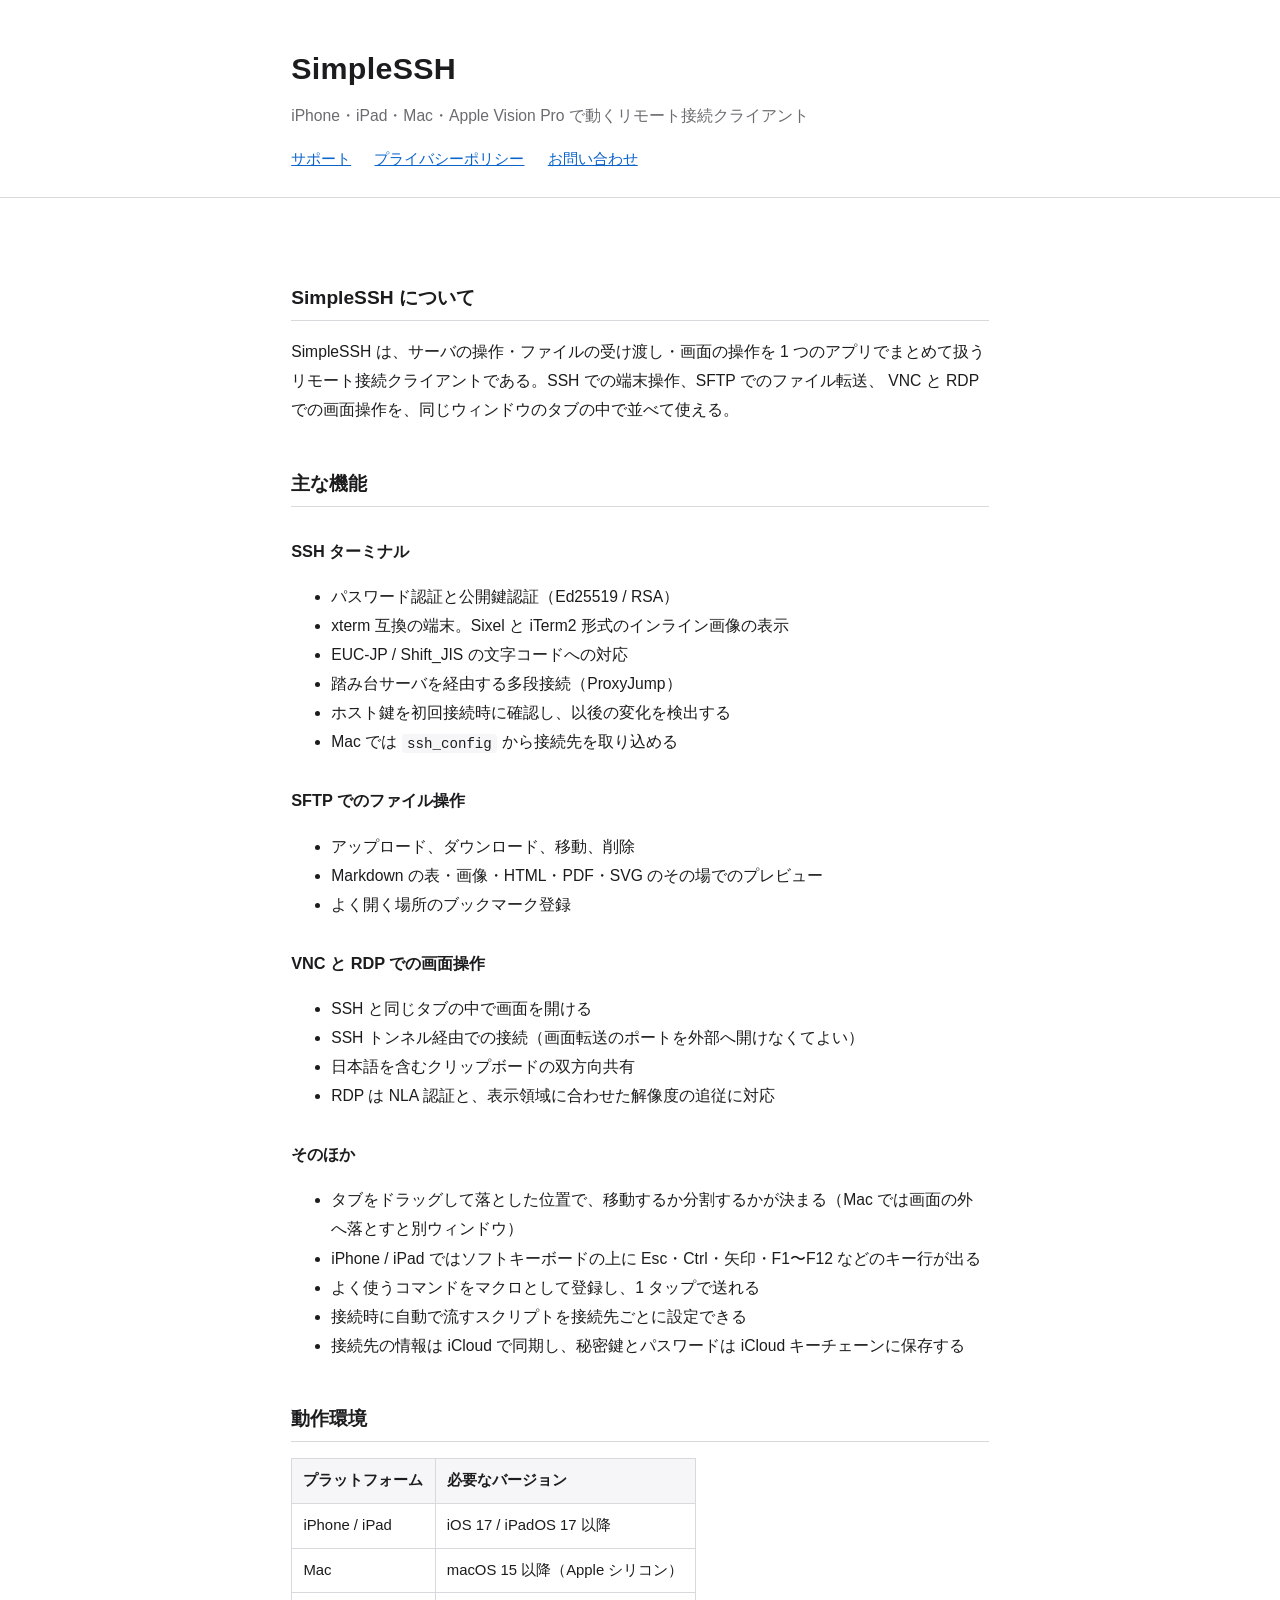
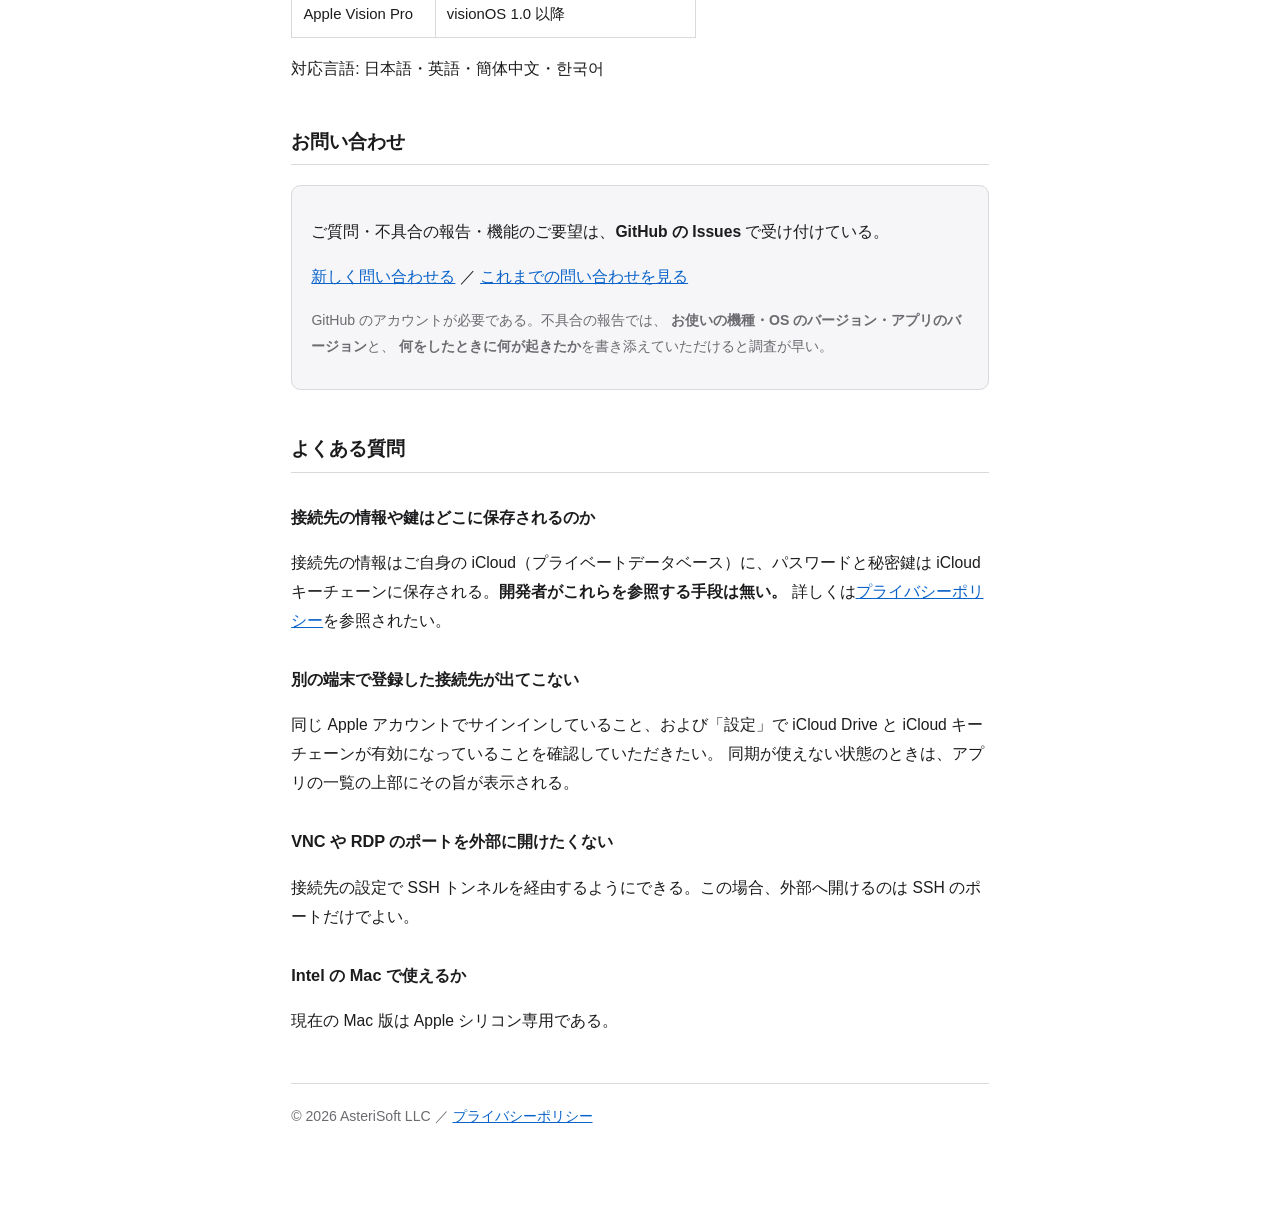
==== index.html @ cadbd2e6 "SimpleSSH の公開ページ（サポート・プライバシーポリシー）を追加" ====
<!DOCTYPE html>
<html lang="ja">
<head>
<meta charset="utf-8">
<meta name="viewport" content="width=device-width, initial-scale=1">
<title>SimpleSSH — サポート</title>
<link rel="stylesheet" href="style.css">
</head>
<body>
<header class="site"><div class="wrap">
  <h1>SimpleSSH</h1>
  <p class="lead">iPhone・iPad・Mac・Apple Vision Pro で動くリモート接続クライアント</p>
  <nav class="top">
    <a href="./">サポート</a>
    <a href="./privacy.html">プライバシーポリシー</a>
    <a href="https://github.com/Asterisoft/simplessh/issues">お問い合わせ</a>
  </nav>
</div></header>

<div class="wrap">

<h2>SimpleSSH について</h2>
<p>
SimpleSSH は、サーバの操作・ファイルの受け渡し・画面の操作を 1 つのアプリでまとめて扱う
リモート接続クライアントである。SSH での端末操作、SFTP でのファイル転送、
VNC と RDP での画面操作を、同じウィンドウのタブの中で並べて使える。
</p>

<h2>主な機能</h2>

<h3>SSH ターミナル</h3>
<ul>
  <li>パスワード認証と公開鍵認証（Ed25519 / RSA）</li>
  <li>xterm 互換の端末。Sixel と iTerm2 形式のインライン画像の表示</li>
  <li>EUC-JP / Shift_JIS の文字コードへの対応</li>
  <li>踏み台サーバを経由する多段接続（ProxyJump）</li>
  <li>ホスト鍵を初回接続時に確認し、以後の変化を検出する</li>
  <li>Mac では <code>ssh_config</code> から接続先を取り込める</li>
</ul>

<h3>SFTP でのファイル操作</h3>
<ul>
  <li>アップロード、ダウンロード、移動、削除</li>
  <li>Markdown の表・画像・HTML・PDF・SVG のその場でのプレビュー</li>
  <li>よく開く場所のブックマーク登録</li>
</ul>

<h3>VNC と RDP での画面操作</h3>
<ul>
  <li>SSH と同じタブの中で画面を開ける</li>
  <li>SSH トンネル経由での接続（画面転送のポートを外部へ開けなくてよい）</li>
  <li>日本語を含むクリップボードの双方向共有</li>
  <li>RDP は NLA 認証と、表示領域に合わせた解像度の追従に対応</li>
</ul>

<h3>そのほか</h3>
<ul>
  <li>タブをドラッグして落とした位置で、移動するか分割するかが決まる（Mac では画面の外へ落とすと別ウィンドウ）</li>
  <li>iPhone / iPad ではソフトキーボードの上に Esc・Ctrl・矢印・F1〜F12 などのキー行が出る</li>
  <li>よく使うコマンドをマクロとして登録し、1 タップで送れる</li>
  <li>接続時に自動で流すスクリプトを接続先ごとに設定できる</li>
  <li>接続先の情報は iCloud で同期し、秘密鍵とパスワードは iCloud キーチェーンに保存する</li>
</ul>

<h2>動作環境</h2>
<table>
  <tr><th>プラットフォーム</th><th>必要なバージョン</th></tr>
  <tr><td>iPhone / iPad</td><td>iOS 17 / iPadOS 17 以降</td></tr>
  <tr><td>Mac</td><td>macOS 15 以降（Apple シリコン）</td></tr>
  <tr><td>Apple Vision Pro</td><td>visionOS 1.0 以降</td></tr>
</table>
<p>対応言語: 日本語・英語・簡体中文・한국어</p>

<h2>お問い合わせ</h2>
<div class="card">
  <p>
    ご質問・不具合の報告・機能のご要望は、<strong>GitHub の Issues</strong> で受け付けている。
  </p>
  <p>
    <a href="https://github.com/Asterisoft/simplessh/issues/new">新しく問い合わせる</a>
    ／
    <a href="https://github.com/Asterisoft/simplessh/issues">これまでの問い合わせを見る</a>
  </p>
  <p class="date">
    GitHub のアカウントが必要である。不具合の報告では、
    <strong>お使いの機種・OS のバージョン・アプリのバージョン</strong>と、
    <strong>何をしたときに何が起きたか</strong>を書き添えていただけると調査が早い。
  </p>
</div>

<h2>よくある質問</h2>

<h3>接続先の情報や鍵はどこに保存されるのか</h3>
<p>
接続先の情報はご自身の iCloud（プライベートデータベース）に、パスワードと秘密鍵は
iCloud キーチェーンに保存される。<strong>開発者がこれらを参照する手段は無い。</strong>
詳しくは<a href="./privacy.html">プライバシーポリシー</a>を参照されたい。
</p>

<h3>別の端末で登録した接続先が出てこない</h3>
<p>
同じ Apple アカウントでサインインしていること、および「設定」で iCloud Drive と
iCloud キーチェーンが有効になっていることを確認していただきたい。
同期が使えない状態のときは、アプリの一覧の上部にその旨が表示される。
</p>

<h3>VNC や RDP のポートを外部に開けたくない</h3>
<p>
接続先の設定で SSH トンネルを経由するようにできる。この場合、外部へ開けるのは
SSH のポートだけでよい。
</p>

<h3>Intel の Mac で使えるか</h3>
<p>
現在の Mac 版は Apple シリコン専用である。
</p>

<footer><div>
  © 2026 AsteriSoft LLC ／
  <a href="./privacy.html">プライバシーポリシー</a>
</div></footer>

</div>
</body>
</html>
---- style.css ----
:root { color-scheme: light dark; --fg: #1c1c1e; --bg: #ffffff; --muted: #6b6b70;
        --line: #d8d8dd; --accent: #0a63c9; --card: #f6f6f8; }
@media (prefers-color-scheme: dark) {
  :root { --fg: #ececf0; --bg: #131316; --muted: #9a9aa2; --line: #34343a;
          --accent: #6aa9f0; --card: #1d1d21; }
}
* { box-sizing: border-box; }
body { margin: 0; background: var(--bg); color: var(--fg);
       font-family: -apple-system, BlinkMacSystemFont, "Hiragino Sans", "Noto Sans JP", sans-serif;
       line-height: 1.85; }
.wrap { max-width: 46rem; margin: 0 auto; padding: 2.5rem 1.2rem 5rem; }
header.site { border-bottom: 1px solid var(--line); }
header.site .wrap { padding-bottom: 1.5rem; }
h1 { font-size: 1.9rem; margin: 0 0 .3rem; letter-spacing: .01em; }
h2 { font-size: 1.2rem; margin-top: 2.6rem; padding-bottom: .3rem;
     border-bottom: 1px solid var(--line); }
h3 { font-size: 1.02rem; margin-top: 1.8rem; }
p, li { font-size: .98rem; }
.lead { color: var(--muted); margin: 0; }
a { color: var(--accent); }
nav.top { margin-top: 1rem; font-size: .92rem; }
nav.top a { margin-right: 1.2rem; }
table { border-collapse: collapse; width: 100%; margin: 1rem 0; font-size: .93rem;
        display: block; overflow-x: auto; }
th, td { border: 1px solid var(--line); padding: .5rem .7rem; text-align: left;
         vertical-align: top; }
th { background: var(--card); white-space: nowrap; }
.card { background: var(--card); border: 1px solid var(--line); border-radius: .6rem;
        padding: 1rem 1.2rem; margin: 1.2rem 0; }
.date { color: var(--muted); font-size: .88rem; }
footer { border-top: 1px solid var(--line); margin-top: 3rem; padding-top: 1.2rem;
         color: var(--muted); font-size: .88rem; }
code { background: var(--card); padding: .1rem .35rem; border-radius: .25rem;
       font-size: .9em; }
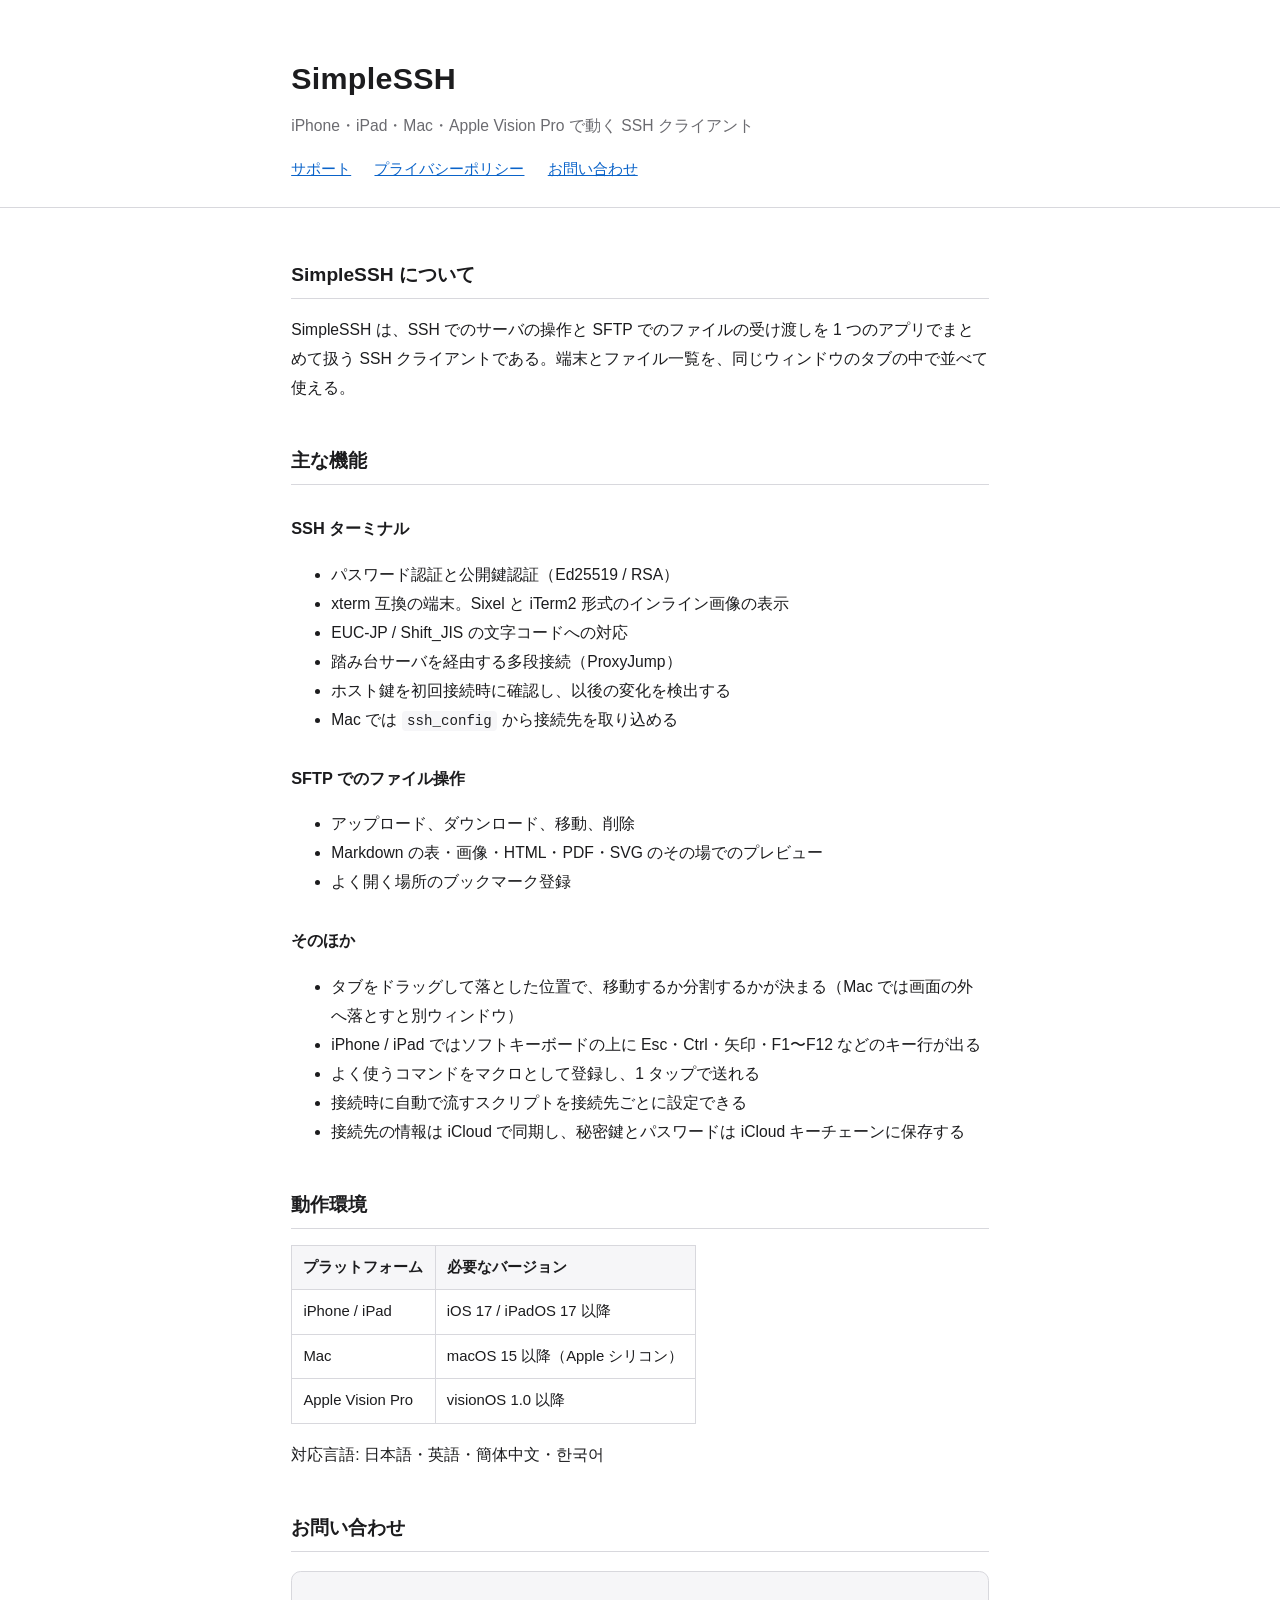
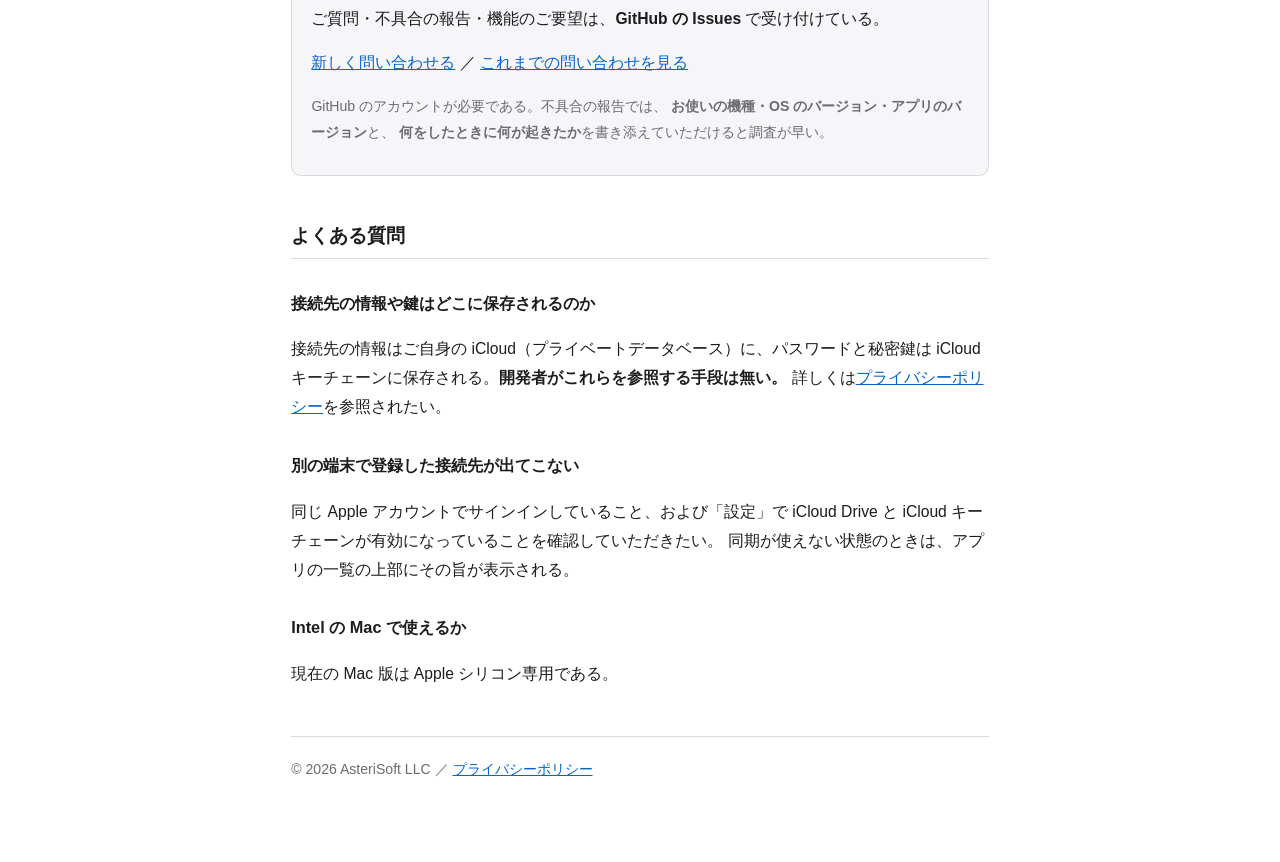
==== commit cab57a88: "公開ページの説明を SSH / SFTP のみに変更（App Store 初回リリースは VNC / RDP を含めないため） Co-Authored-By: Claude Fable 5.1 <no" ====
--- a/index.html
+++ b/index.html
@@ -9,7 +9,7 @@
 <body>
 <header class="site"><div class="wrap">
   <h1>SimpleSSH</h1>
-  <p class="lead">iPhone・iPad・Mac・Apple Vision Pro で動くリモート接続クライアント</p>
+  <p class="lead">iPhone・iPad・Mac・Apple Vision Pro で動く SSH クライアント</p>
   <nav class="top">
     <a href="./">サポート</a>
     <a href="./privacy.html">プライバシーポリシー</a>
@@ -21,9 +21,8 @@
 
 <h2>SimpleSSH について</h2>
 <p>
-SimpleSSH は、サーバの操作・ファイルの受け渡し・画面の操作を 1 つのアプリでまとめて扱う
-リモート接続クライアントである。SSH での端末操作、SFTP でのファイル転送、
-VNC と RDP での画面操作を、同じウィンドウのタブの中で並べて使える。
+SimpleSSH は、SSH でのサーバの操作と SFTP でのファイルの受け渡しを 1 つのアプリでまとめて扱う
+SSH クライアントである。端末とファイル一覧を、同じウィンドウのタブの中で並べて使える。
 </p>
 
 <h2>主な機能</h2>
@@ -43,14 +42,6 @@
   <li>アップロード、ダウンロード、移動、削除</li>
   <li>Markdown の表・画像・HTML・PDF・SVG のその場でのプレビュー</li>
   <li>よく開く場所のブックマーク登録</li>
-</ul>
-
-<h3>VNC と RDP での画面操作</h3>
-<ul>
-  <li>SSH と同じタブの中で画面を開ける</li>
-  <li>SSH トンネル経由での接続（画面転送のポートを外部へ開けなくてよい）</li>
-  <li>日本語を含むクリップボードの双方向共有</li>
-  <li>RDP は NLA 認証と、表示領域に合わせた解像度の追従に対応</li>
 </ul>
 
 <h3>そのほか</h3>
@@ -104,12 +95,6 @@
 同期が使えない状態のときは、アプリの一覧の上部にその旨が表示される。
 </p>
 
-<h3>VNC や RDP のポートを外部に開けたくない</h3>
-<p>
-接続先の設定で SSH トンネルを経由するようにできる。この場合、外部へ開けるのは
-SSH のポートだけでよい。
-</p>
-
 <h3>Intel の Mac で使えるか</h3>
 <p>
 現在の Mac 版は Apple シリコン専用である。
--- a/style.css
+++ b/style.css
@@ -32,3 +32,5 @@
          color: var(--muted); font-size: .88rem; }
 code { background: var(--card); padding: .1rem .35rem; border-radius: .25rem;
        font-size: .9em; }
+/* 見出しで始まる本文の先頭は、ヘッダとの間が二重に空くので詰める */
+.wrap > h2:first-child, .wrap > h1:first-child { margin-top: .6rem; }
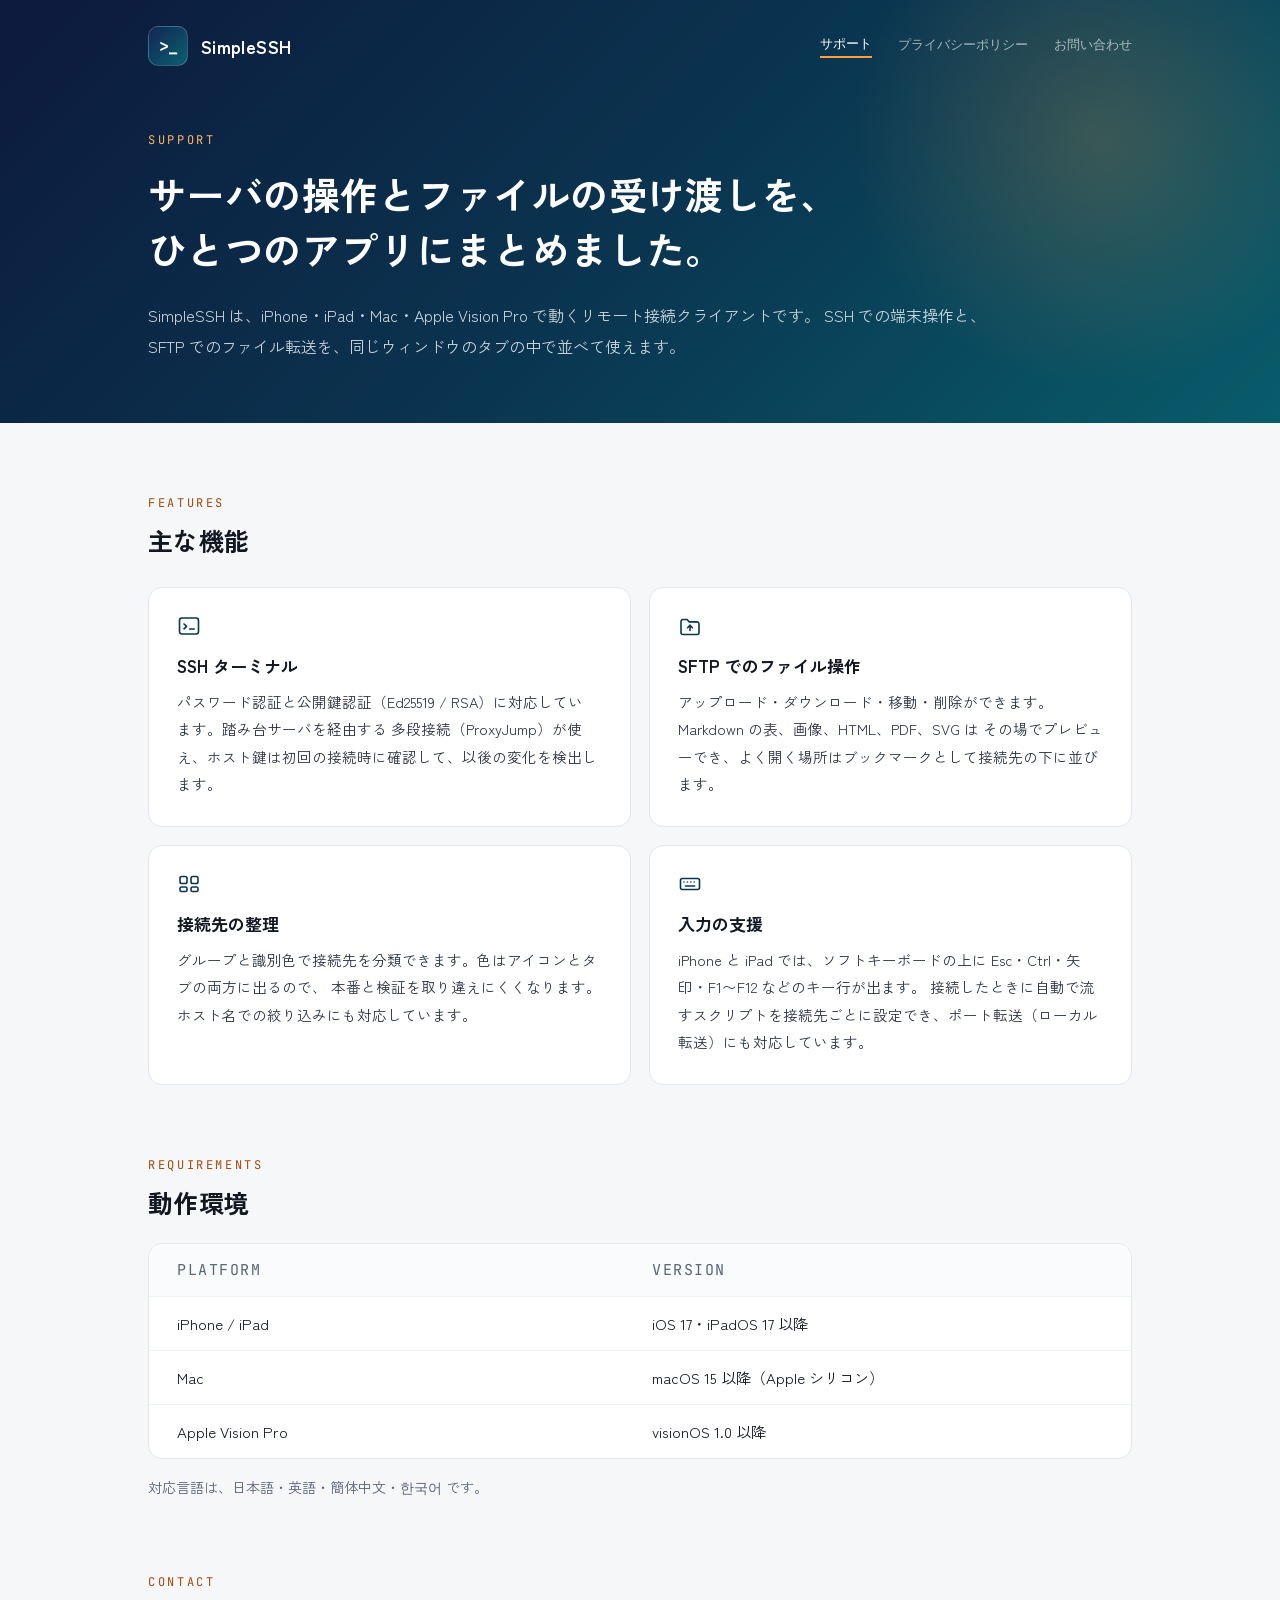
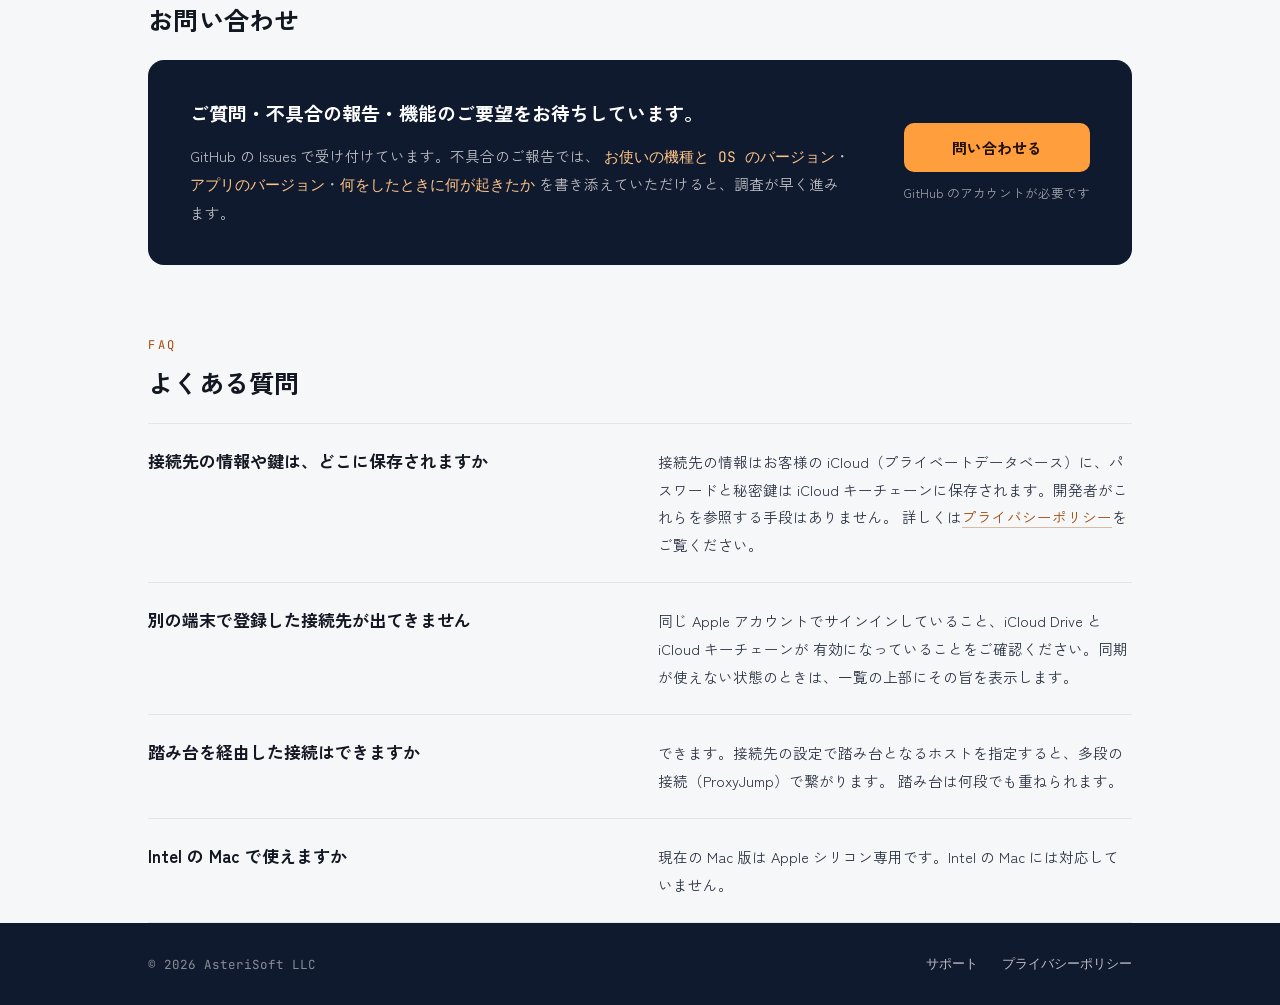
==== commit 576dec10: "公開ページを再設計し、AI とマクロの記述を落とす アプリアイコンと同じ濃紺→ティールの帯に琥珀色の差し色を置く構成へ作り替え、 文章をすべて「です・ます」調に統一した。初版では AI とマクロを出さ" ====
--- a/index.html
+++ b/index.html
@@ -4,107 +4,162 @@
 <meta charset="utf-8">
 <meta name="viewport" content="width=device-width, initial-scale=1">
 <title>SimpleSSH — サポート</title>
+<meta name="description" content="iPhone・iPad・Mac・Apple Vision Pro で動く SSH ターミナルと SFTP ファイラー、SimpleSSH のサポートページです。">
+<link rel="preconnect" href="https://fonts.googleapis.com">
+<link rel="preconnect" href="https://fonts.gstatic.com" crossorigin>
+<link rel="stylesheet" href="https://fonts.googleapis.com/css2?family=Zen+Kaku+Gothic+New:wght@400;500;700&family=JetBrains+Mono:wght@400;700&display=swap">
 <link rel="stylesheet" href="style.css">
 </head>
 <body>
-<header class="site"><div class="wrap">
-  <h1>SimpleSSH</h1>
-  <p class="lead">iPhone・iPad・Mac・Apple Vision Pro で動く SSH クライアント</p>
-  <nav class="top">
-    <a href="./">サポート</a>
-    <a href="./privacy.html">プライバシーポリシー</a>
-    <a href="https://github.com/Asterisoft/simplessh/issues">お問い合わせ</a>
-  </nav>
-</div></header>
 
-<div class="wrap">
+<header class="masthead">
+  <div class="wrap">
+    <div class="topbar">
+      <div class="brand">
+        <div class="brand-mark" aria-hidden="true">&gt;_</div>
+        <span class="brand-name">SimpleSSH</span>
+      </div>
+      <nav class="nav">
+        <a href="./" aria-current="page">サポート</a>
+        <a href="./privacy.html">プライバシーポリシー</a>
+        <a href="https://github.com/Asterisoft/simplessh/issues">お問い合わせ</a>
+      </nav>
+    </div>
 
-<h2>SimpleSSH について</h2>
-<p>
-SimpleSSH は、SSH でのサーバの操作と SFTP でのファイルの受け渡しを 1 つのアプリでまとめて扱う
-SSH クライアントである。端末とファイル一覧を、同じウィンドウのタブの中で並べて使える。
-</p>
+    <div class="hero">
+      <div class="eyebrow">SUPPORT</div>
+      <h1>サーバの操作とファイルの受け渡しを、<br>ひとつのアプリにまとめました。</h1>
+      <p>
+        SimpleSSH は、iPhone・iPad・Mac・Apple Vision Pro で動くリモート接続クライアントです。
+        SSH での端末操作と、SFTP でのファイル転送を、同じウィンドウのタブの中で並べて使えます。
+      </p>
+    </div>
+  </div>
+</header>
 
-<h2>主な機能</h2>
+<main class="wrap">
 
-<h3>SSH ターミナル</h3>
-<ul>
-  <li>パスワード認証と公開鍵認証（Ed25519 / RSA）</li>
-  <li>xterm 互換の端末。Sixel と iTerm2 形式のインライン画像の表示</li>
-  <li>EUC-JP / Shift_JIS の文字コードへの対応</li>
-  <li>踏み台サーバを経由する多段接続（ProxyJump）</li>
-  <li>ホスト鍵を初回接続時に確認し、以後の変化を検出する</li>
-  <li>Mac では <code>ssh_config</code> から接続先を取り込める</li>
-</ul>
+  <section>
+    <div class="eyebrow-dark">FEATURES</div>
+    <h2>主な機能</h2>
 
-<h3>SFTP でのファイル操作</h3>
-<ul>
-  <li>アップロード、ダウンロード、移動、削除</li>
-  <li>Markdown の表・画像・HTML・PDF・SVG のその場でのプレビュー</li>
-  <li>よく開く場所のブックマーク登録</li>
-</ul>
+    <div class="cards">
 
-<h3>そのほか</h3>
-<ul>
-  <li>タブをドラッグして落とした位置で、移動するか分割するかが決まる（Mac では画面の外へ落とすと別ウィンドウ）</li>
-  <li>iPhone / iPad ではソフトキーボードの上に Esc・Ctrl・矢印・F1〜F12 などのキー行が出る</li>
-  <li>よく使うコマンドをマクロとして登録し、1 タップで送れる</li>
-  <li>接続時に自動で流すスクリプトを接続先ごとに設定できる</li>
-  <li>接続先の情報は iCloud で同期し、秘密鍵とパスワードは iCloud キーチェーンに保存する</li>
-</ul>
+      <div class="card">
+        <svg width="24" height="24" viewBox="0 0 24 24" fill="none" stroke="#0A3550" stroke-width="1.6" stroke-linecap="round" stroke-linejoin="round" aria-hidden="true"><rect x="2.5" y="4" width="19" height="16" rx="2.5"/><path d="M7 10l2.6 2.4L7 14.8"/><path d="M12.6 15h4.6"/></svg>
+        <h3>SSH ターミナル</h3>
+        <p>
+          パスワード認証と公開鍵認証（Ed25519 / RSA）に対応しています。踏み台サーバを経由する
+          多段接続（ProxyJump）が使え、ホスト鍵は初回の接続時に確認して、以後の変化を検出します。
+        </p>
+      </div>
 
-<h2>動作環境</h2>
-<table>
-  <tr><th>プラットフォーム</th><th>必要なバージョン</th></tr>
-  <tr><td>iPhone / iPad</td><td>iOS 17 / iPadOS 17 以降</td></tr>
-  <tr><td>Mac</td><td>macOS 15 以降（Apple シリコン）</td></tr>
-  <tr><td>Apple Vision Pro</td><td>visionOS 1.0 以降</td></tr>
-</table>
-<p>対応言語: 日本語・英語・簡体中文・한국어</p>
+      <div class="card">
+        <svg width="24" height="24" viewBox="0 0 24 24" fill="none" stroke="#0A3550" stroke-width="1.6" stroke-linecap="round" stroke-linejoin="round" aria-hidden="true"><path d="M3 7.5a2 2 0 012-2h4.2l2 2.4H19a2 2 0 012 2v8.6a2 2 0 01-2 2H5a2 2 0 01-2-2z"/><path d="M12 11.4v5"/><path d="M9.6 13.8L12 11.4l2.4 2.4"/></svg>
+        <h3>SFTP でのファイル操作</h3>
+        <p>
+          アップロード・ダウンロード・移動・削除ができます。Markdown の表、画像、HTML、PDF、SVG は
+          その場でプレビューでき、よく開く場所はブックマークとして接続先の下に並びます。
+        </p>
+      </div>
 
-<h2>お問い合わせ</h2>
-<div class="card">
-  <p>
-    ご質問・不具合の報告・機能のご要望は、<strong>GitHub の Issues</strong> で受け付けている。
-  </p>
-  <p>
-    <a href="https://github.com/Asterisoft/simplessh/issues/new">新しく問い合わせる</a>
-    ／
-    <a href="https://github.com/Asterisoft/simplessh/issues">これまでの問い合わせを見る</a>
-  </p>
-  <p class="date">
-    GitHub のアカウントが必要である。不具合の報告では、
-    <strong>お使いの機種・OS のバージョン・アプリのバージョン</strong>と、
-    <strong>何をしたときに何が起きたか</strong>を書き添えていただけると調査が早い。
-  </p>
-</div>
+      <div class="card">
+        <svg width="24" height="24" viewBox="0 0 24 24" fill="none" stroke="#0A3550" stroke-width="1.6" stroke-linecap="round" stroke-linejoin="round" aria-hidden="true"><rect x="3" y="4.5" width="7" height="7" rx="1.8"/><rect x="14" y="4.5" width="7" height="7" rx="1.8"/><rect x="3" y="15" width="7" height="4.5" rx="1.5"/><rect x="14" y="15" width="7" height="4.5" rx="1.5"/></svg>
+        <h3>接続先の整理</h3>
+        <p>
+          グループと識別色で接続先を分類できます。色はアイコンとタブの両方に出るので、
+          本番と検証を取り違えにくくなります。ホスト名での絞り込みにも対応しています。
+        </p>
+      </div>
 
-<h2>よくある質問</h2>
+      <div class="card">
+        <svg width="24" height="24" viewBox="0 0 24 24" fill="none" stroke="#0A3550" stroke-width="1.6" stroke-linecap="round" stroke-linejoin="round" aria-hidden="true"><rect x="2.5" y="6.5" width="19" height="11" rx="2"/><path d="M6 10h.01M9.4 10h.01M12.8 10h.01M16.2 10h.01"/><path d="M7.4 14h9.2"/></svg>
+        <h3>入力の支援</h3>
+        <p>
+          iPhone と iPad では、ソフトキーボードの上に Esc・Ctrl・矢印・F1〜F12 などのキー行が出ます。
+          接続したときに自動で流すスクリプトを接続先ごとに設定でき、ポート転送（ローカル転送）にも対応しています。
+        </p>
+      </div>
 
-<h3>接続先の情報や鍵はどこに保存されるのか</h3>
-<p>
-接続先の情報はご自身の iCloud（プライベートデータベース）に、パスワードと秘密鍵は
-iCloud キーチェーンに保存される。<strong>開発者がこれらを参照する手段は無い。</strong>
-詳しくは<a href="./privacy.html">プライバシーポリシー</a>を参照されたい。
-</p>
+    </div>
+  </section>
 
-<h3>別の端末で登録した接続先が出てこない</h3>
-<p>
-同じ Apple アカウントでサインインしていること、および「設定」で iCloud Drive と
-iCloud キーチェーンが有効になっていることを確認していただきたい。
-同期が使えない状態のときは、アプリの一覧の上部にその旨が表示される。
-</p>
+  <section>
+    <div class="eyebrow-dark">REQUIREMENTS</div>
+    <h2>動作環境</h2>
+    <div class="table cols-2">
+      <div class="row head"><span>PLATFORM</span><span>VERSION</span></div>
+      <div class="row"><span>iPhone / iPad</span><span>iOS 17・iPadOS 17 以降</span></div>
+      <div class="row"><span>Mac</span><span>macOS 15 以降（Apple シリコン）</span></div>
+      <div class="row"><span>Apple Vision Pro</span><span>visionOS 1.0 以降</span></div>
+    </div>
+    <p class="note">対応言語は、日本語・英語・簡体中文・한국어 です。</p>
+  </section>
 
-<h3>Intel の Mac で使えるか</h3>
-<p>
-現在の Mac 版は Apple シリコン専用である。
-</p>
+  <section>
+    <div class="eyebrow-dark">CONTACT</div>
+    <h2>お問い合わせ</h2>
+    <div class="contact">
+      <div class="body">
+        <div class="lead">ご質問・不具合の報告・機能のご要望をお待ちしています。</div>
+        <p>
+          GitHub の Issues で受け付けています。不具合のご報告では、
+          <span class="field">お使いの機種と OS のバージョン</span>・<span class="field">アプリのバージョン</span>・<span class="field">何をしたときに何が起きたか</span>
+          を書き添えていただけると、調査が早く進みます。
+        </p>
+      </div>
+      <div class="cta-col">
+        <a class="cta" href="https://github.com/Asterisoft/simplessh/issues/new">問い合わせる</a>
+        <span class="cta-sub">GitHub のアカウントが必要です</span>
+      </div>
+    </div>
+  </section>
 
-<footer><div>
-  © 2026 AsteriSoft LLC ／
-  <a href="./privacy.html">プライバシーポリシー</a>
-</div></footer>
+  <section>
+    <div class="eyebrow-dark">FAQ</div>
+    <h2>よくある質問</h2>
 
-</div>
+    <div class="faq">
+      <div class="qa">
+        <h3>接続先の情報や鍵は、どこに保存されますか</h3>
+        <p>
+          接続先の情報はお客様の iCloud（プライベートデータベース）に、パスワードと秘密鍵は
+          iCloud キーチェーンに保存されます。開発者がこれらを参照する手段はありません。
+          詳しくは<a href="./privacy.html">プライバシーポリシー</a>をご覧ください。
+        </p>
+      </div>
+      <div class="qa">
+        <h3>別の端末で登録した接続先が出てきません</h3>
+        <p>
+          同じ Apple アカウントでサインインしていること、iCloud Drive と iCloud キーチェーンが
+          有効になっていることをご確認ください。同期が使えない状態のときは、一覧の上部にその旨を表示します。
+        </p>
+      </div>
+      <div class="qa">
+        <h3>踏み台を経由した接続はできますか</h3>
+        <p>
+          できます。接続先の設定で踏み台となるホストを指定すると、多段の接続（ProxyJump）で繋がります。
+          踏み台は何段でも重ねられます。
+        </p>
+      </div>
+      <div class="qa">
+        <h3>Intel の Mac で使えますか</h3>
+        <p>現在の Mac 版は Apple シリコン専用です。Intel の Mac には対応していません。</p>
+      </div>
+    </div>
+  </section>
+
+</main>
+
+<footer>
+  <div class="wrap">
+    <span>© 2026 AsteriSoft LLC</span>
+    <div class="foot-links">
+      <a href="./">サポート</a>
+      <a href="./privacy.html">プライバシーポリシー</a>
+    </div>
+  </div>
+</footer>
+
 </body>
 </html>
--- a/style.css
+++ b/style.css
@@ -1,36 +1,186 @@
-:root { color-scheme: light dark; --fg: #1c1c1e; --bg: #ffffff; --muted: #6b6b70;
-        --line: #d8d8dd; --accent: #0a63c9; --card: #f6f6f8; }
-@media (prefers-color-scheme: dark) {
-  :root { --fg: #ececf0; --bg: #131316; --muted: #9a9aa2; --line: #34343a;
-          --accent: #6aa9f0; --card: #1d1d21; }
+/* SimpleSSH 公開サイト
+   配色はアプリアイコンに合わせている（濃紺→ティールの傾斜と、琥珀色の差し色）。
+   明るい紙面に固定する意図の設計なので、color-scheme は light を明示する
+   （指定しないと、暗い外観の環境で背景だけが勝手に反転して読みにくくなる）。 */
+
+:root {
+  color-scheme: light;
+  --page: #F6F7F9;
+  --ink: #121721;
+  --ink-2: #2C3444;
+  --ink-3: #5A6478;
+  --card: #FFFFFF;
+  --line: #E2E6EC;
+  --line-2: #EDF0F4;
+  --card-head: #FAFBFC;
+  --accent: #A4490B;
+  --accent-hover: #7C3606;
+  --ember: #FF9E3D;
+  --ember-ink: #241000;
+  --navy: #101A2E;
+  --teal: #0B6073;
+  --masthead: linear-gradient(135deg, #0D1A3D 0%, #0A3550 52%, #085C6B 100%);
+  --mono: "JetBrains Mono", ui-monospace, SFMono-Regular, Menlo, monospace;
+  --sans: "Zen Kaku Gothic New", -apple-system, BlinkMacSystemFont,
+          "Hiragino Sans", "Noto Sans JP", sans-serif;
 }
+
 * { box-sizing: border-box; }
-body { margin: 0; background: var(--bg); color: var(--fg);
-       font-family: -apple-system, BlinkMacSystemFont, "Hiragino Sans", "Noto Sans JP", sans-serif;
-       line-height: 1.85; }
-.wrap { max-width: 46rem; margin: 0 auto; padding: 2.5rem 1.2rem 5rem; }
-header.site { border-bottom: 1px solid var(--line); }
-header.site .wrap { padding-bottom: 1.5rem; }
-h1 { font-size: 1.9rem; margin: 0 0 .3rem; letter-spacing: .01em; }
-h2 { font-size: 1.2rem; margin-top: 2.6rem; padding-bottom: .3rem;
-     border-bottom: 1px solid var(--line); }
-h3 { font-size: 1.02rem; margin-top: 1.8rem; }
-p, li { font-size: .98rem; }
-.lead { color: var(--muted); margin: 0; }
-a { color: var(--accent); }
-nav.top { margin-top: 1rem; font-size: .92rem; }
-nav.top a { margin-right: 1.2rem; }
-table { border-collapse: collapse; width: 100%; margin: 1rem 0; font-size: .93rem;
-        display: block; overflow-x: auto; }
-th, td { border: 1px solid var(--line); padding: .5rem .7rem; text-align: left;
-         vertical-align: top; }
-th { background: var(--card); white-space: nowrap; }
-.card { background: var(--card); border: 1px solid var(--line); border-radius: .6rem;
-        padding: 1rem 1.2rem; margin: 1.2rem 0; }
-.date { color: var(--muted); font-size: .88rem; }
-footer { border-top: 1px solid var(--line); margin-top: 3rem; padding-top: 1.2rem;
-         color: var(--muted); font-size: .88rem; }
-code { background: var(--card); padding: .1rem .35rem; border-radius: .25rem;
-       font-size: .9em; }
-/* 見出しで始まる本文の先頭は、ヘッダとの間が二重に空くので詰める */
-.wrap > h2:first-child, .wrap > h1:first-child { margin-top: .6rem; }
+
+body {
+  margin: 0;
+  background: var(--page);
+  color: var(--ink);
+  font-family: var(--sans);
+  -webkit-font-smoothing: antialiased;
+}
+
+.mono { font-family: var(--mono); }
+
+a { color: var(--accent); text-decoration: none;
+    border-bottom: 1px solid rgba(164, 73, 11, .35); }
+a:hover { color: var(--accent-hover); border-bottom-color: var(--accent-hover); }
+
+p { margin: 0; font-size: 15.5px; line-height: 1.95; color: var(--ink-2);
+    text-wrap: pretty; }
+
+.wrap { max-width: 1040px; margin: 0 auto; padding: 0 28px; }
+
+/* ── 見出し帯 ───────────────────────────────── */
+
+.masthead { background: var(--masthead); position: relative; overflow: hidden; }
+.masthead::after {                       /* 火花のにじみ。装飾なので読み上げ対象にしない */
+  content: ""; position: absolute; right: -80px; top: -120px;
+  width: 520px; height: 520px; border-radius: 50%;
+  background: radial-gradient(circle, rgba(255, 158, 61, .20) 0%, rgba(255, 158, 61, 0) 68%);
+  pointer-events: none;
+}
+.masthead .wrap { position: relative; z-index: 1; }
+
+.topbar { display: flex; align-items: center; justify-content: space-between;
+          gap: 20px; flex-wrap: wrap; padding: 26px 0 0; }
+.brand { display: flex; align-items: center; gap: 13px; }
+.brand-mark { width: 40px; height: 40px; border-radius: 10px; flex-shrink: 0;
+              background: linear-gradient(135deg, #12264F, #0B6073);
+              border: 1px solid rgba(255, 255, 255, .18);
+              display: flex; align-items: center; justify-content: center;
+              color: #FFFFFF; font-family: var(--mono); font-size: 17px;
+              font-weight: 700; letter-spacing: -.04em; }
+.brand-name { color: #FFFFFF; font-size: 18px; font-weight: 700; letter-spacing: .02em; }
+
+.nav { display: flex; align-items: center; gap: 26px; flex-wrap: wrap; }
+.nav a { font-family: var(--mono); font-size: 13px; color: rgba(255, 255, 255, .62);
+         border-bottom: none; padding-bottom: 3px; }
+.nav a:hover { color: #FFFFFF; }
+.nav a[aria-current="page"] { color: #FFFFFF; border-bottom: 2px solid var(--ember); }
+
+.hero { max-width: 860px; padding: 66px 0 60px; }
+.hero.compact { padding: 52px 0 52px; }
+.eyebrow { font-family: var(--mono); font-size: 12px; letter-spacing: .22em;
+           color: #FFB566; margin-bottom: 18px; }
+.hero h1 { color: #FFFFFF; font-size: 38px; font-weight: 700; line-height: 1.45;
+           letter-spacing: .01em; margin: 0; }
+.hero h1.sm { font-size: 33px; line-height: 1.5; }
+.hero p { color: rgba(255, 255, 255, .78); margin-top: 24px; font-size: 16px; }
+.updated { font-family: var(--mono); font-size: 12.5px;
+           color: rgba(255, 255, 255, .55); margin-top: 24px; }
+
+/* ── 本文 ───────────────────────────────────── */
+
+main { padding-bottom: 88px; }
+section { margin-top: 72px; }
+.eyebrow-dark { font-family: var(--mono); font-size: 12px; letter-spacing: .22em;
+                color: var(--accent); margin-bottom: 13px; }
+h2 { font-size: 25px; line-height: 1.35; margin: 0; letter-spacing: .01em; }
+h3 { font-size: 17px; line-height: 1.5; margin: 0; }
+
+.cards { display: grid; grid-template-columns: repeat(2, minmax(0, 1fr));
+         gap: 18px; margin-top: 30px; }
+.card { background: var(--card); border: 1px solid var(--line);
+        border-radius: 14px; padding: 26px 28px 28px; }
+.card svg { display: block; }
+.card h3 { margin-top: 15px; }
+.card p { margin-top: 9px; font-size: 14.5px; line-height: 1.9; }
+
+/* 表。狭い画面では 1 行 2 段に折り返す */
+.table { background: var(--card); border: 1px solid var(--line);
+         border-radius: 14px; margin-top: 24px; overflow: hidden; }
+.table .row { display: grid; gap: 8px 24px; padding: 16px 28px;
+              border-bottom: 1px solid var(--line-2); }
+.table .row:last-child { border-bottom: none; }
+.table .head { background: var(--card-head); }
+.table .head span { font-family: var(--mono); font-size: 12.5px;
+                    color: var(--ink-3); letter-spacing: .1em; }
+.table .row span { font-size: 15px; }
+.cols-2 .row { grid-template-columns: repeat(2, minmax(0, 1fr)); }
+.cols-3 .row { grid-template-columns: 1.3fr 1.1fr .8fr; }
+.yes { font-family: var(--mono); font-size: 13px; color: var(--teal); }
+.note { margin-top: 15px; font-size: 14px; color: var(--ink-3); }
+
+/* 問い合わせ */
+.contact { background: var(--navy); border-radius: 16px; margin-top: 24px;
+           padding: 38px 42px; display: flex; align-items: center;
+           justify-content: space-between; gap: 44px; flex-wrap: wrap; }
+.contact .lead { color: #FFFFFF; font-size: 19px; font-weight: 700; line-height: 1.6; }
+.contact p { color: rgba(255, 255, 255, .72); margin-top: 13px;
+             font-size: 14.5px; line-height: 1.9; }
+.contact .body { flex: 1 1 380px; }
+.contact .field { font-family: var(--mono); color: #FFC489; }
+.cta-col { display: flex; flex-direction: column; gap: 11px; }
+.cta { background: var(--ember); color: var(--ember-ink); font-size: 15px;
+       font-weight: 700; padding: 14px 26px; border-radius: 10px;
+       text-align: center; white-space: nowrap; border-bottom: none; }
+.cta:hover { background: #FFB566; color: var(--ember-ink); }
+.cta-sub { color: rgba(255, 255, 255, .6); font-size: 12.5px; text-align: center; }
+
+/* よくある質問 */
+.faq { margin-top: 24px; border-top: 1px solid var(--line); }
+.faq .qa { padding: 24px 0; border-bottom: 1px solid var(--line);
+           display: grid; grid-template-columns: repeat(2, minmax(0, 1fr)); gap: 36px; }
+.faq p { font-size: 14.5px; line-height: 1.9; }
+
+/* プライバシーポリシーの条 */
+.clauses { display: flex; flex-direction: column; gap: 48px; margin-top: 56px; }
+.clauses h2 { font-size: 21px; line-height: 1.5; }
+.clauses h2 .num { font-family: var(--mono); color: var(--accent); margin-right: 12px; }
+.clauses p { margin-top: 13px; line-height: 2.0; }
+.panel { background: var(--card); border: 1px solid var(--line);
+         border-radius: 12px; padding: 19px 23px; }
+.panels { display: flex; flex-direction: column; gap: 13px; margin-top: 17px; }
+.panel p { margin-top: 0; font-size: 14.5px; line-height: 1.9; }
+.panel strong { color: var(--ink); }
+
+/* ── 脚注 ───────────────────────────────────── */
+
+footer { background: var(--navy); }
+footer .wrap { display: flex; align-items: center; justify-content: space-between;
+               gap: 18px; flex-wrap: wrap; padding-top: 32px; padding-bottom: 32px; }
+footer span, footer a { font-family: var(--mono); font-size: 12.5px; }
+footer span { color: rgba(255, 255, 255, .5); }
+footer a { color: rgba(255, 255, 255, .72); border-bottom: none; }
+footer a:hover { color: #FFFFFF; }
+.foot-links { display: flex; gap: 24px; }
+
+/* ── 狭い画面 ───────────────────────────────── */
+
+@media (max-width: 860px) {
+  .wrap { padding: 0 20px; }
+  .hero { padding: 44px 0 42px; }
+  .hero h1 { font-size: 27px; line-height: 1.55; }
+  .hero h1.sm { font-size: 24px; }
+  .hero p { font-size: 14.5px; margin-top: 18px; }
+  section { margin-top: 48px; }
+  h2 { font-size: 21px; }
+  .cards { grid-template-columns: minmax(0, 1fr); gap: 14px; }
+  .card { padding: 20px 22px 22px; }
+  .cols-2 .row, .cols-3 .row { grid-template-columns: minmax(0, 1fr); }
+  .table .row { padding: 15px 22px; }
+  .table .head { display: none; }        /* 1 列になると見出しの対応が崩れるため隠す */
+  .table .row span:first-child { font-weight: 700; }
+  .contact { padding: 26px 24px; gap: 22px; }
+  .contact .lead { font-size: 16px; }
+  .cta-col { width: 100%; }
+  .faq .qa { grid-template-columns: minmax(0, 1fr); gap: 10px; }
+  .clauses { gap: 38px; margin-top: 40px; }
+  main { padding-bottom: 56px; }
+}
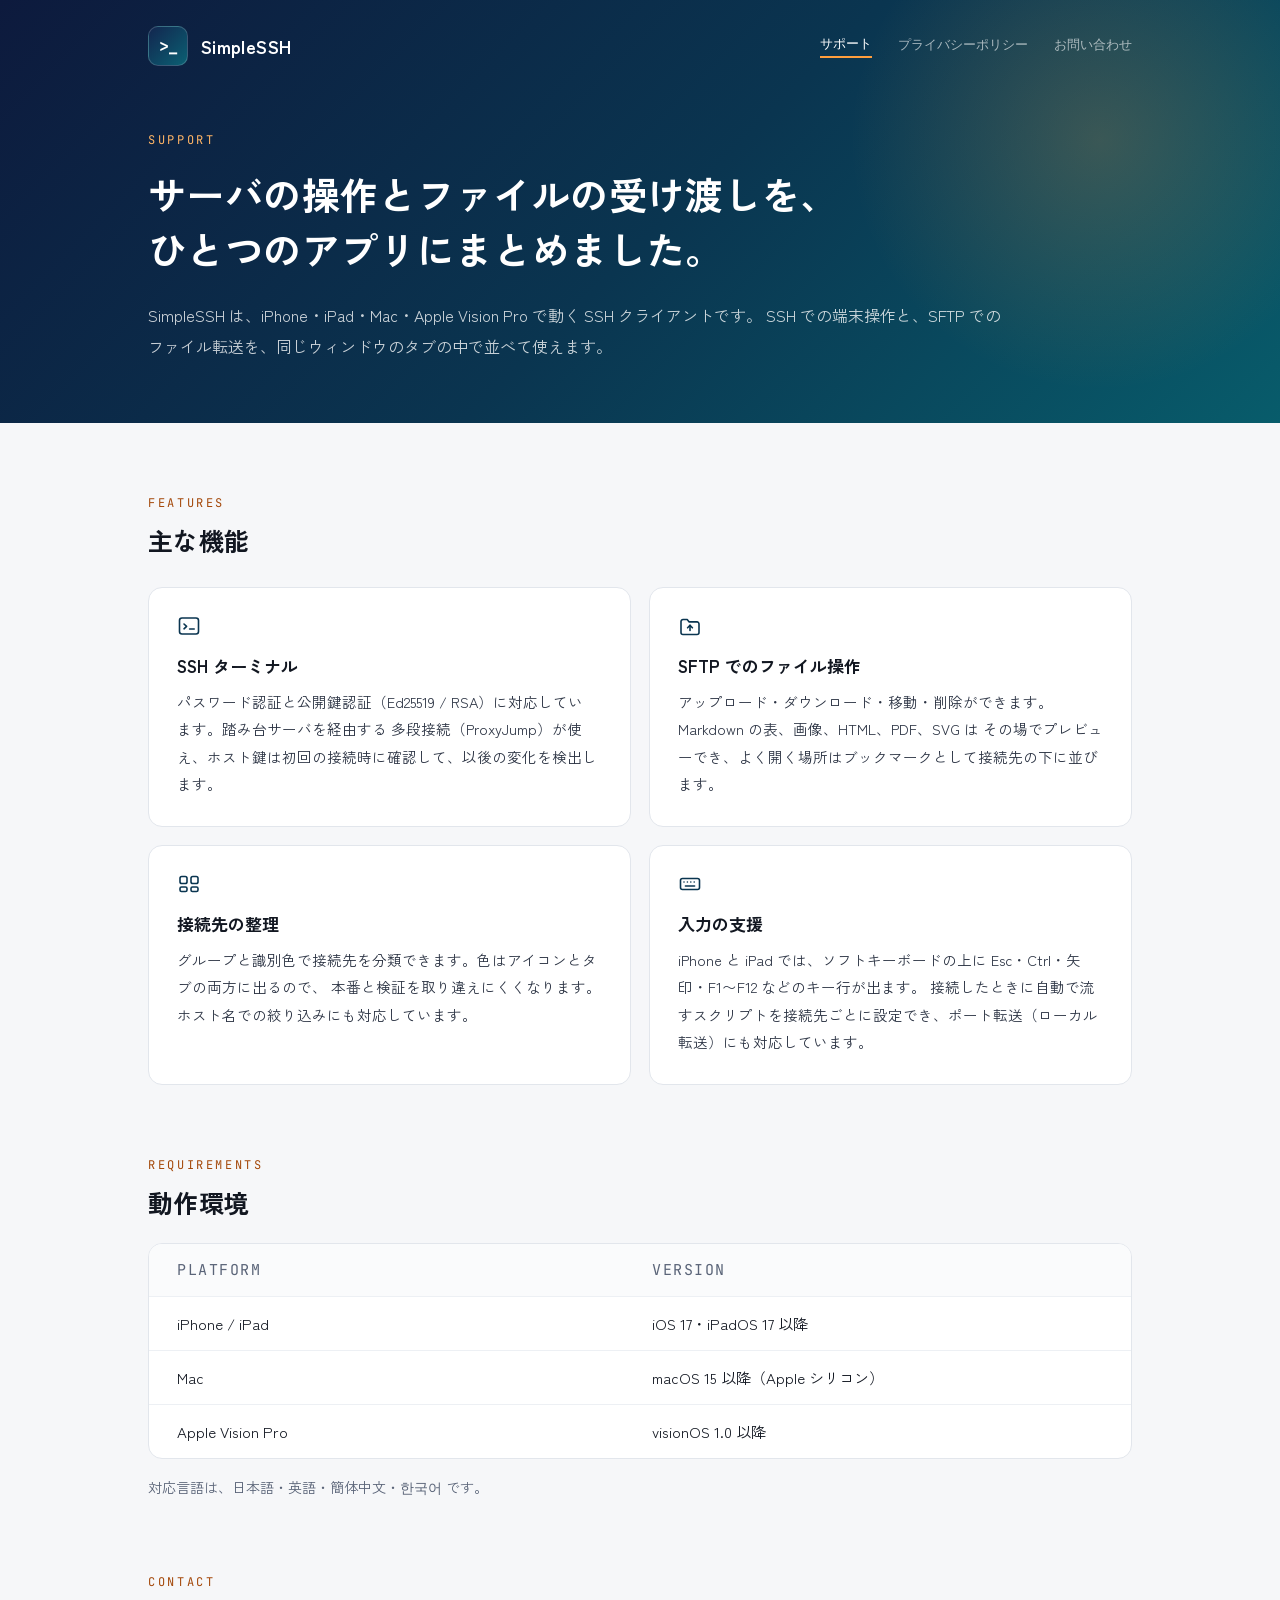
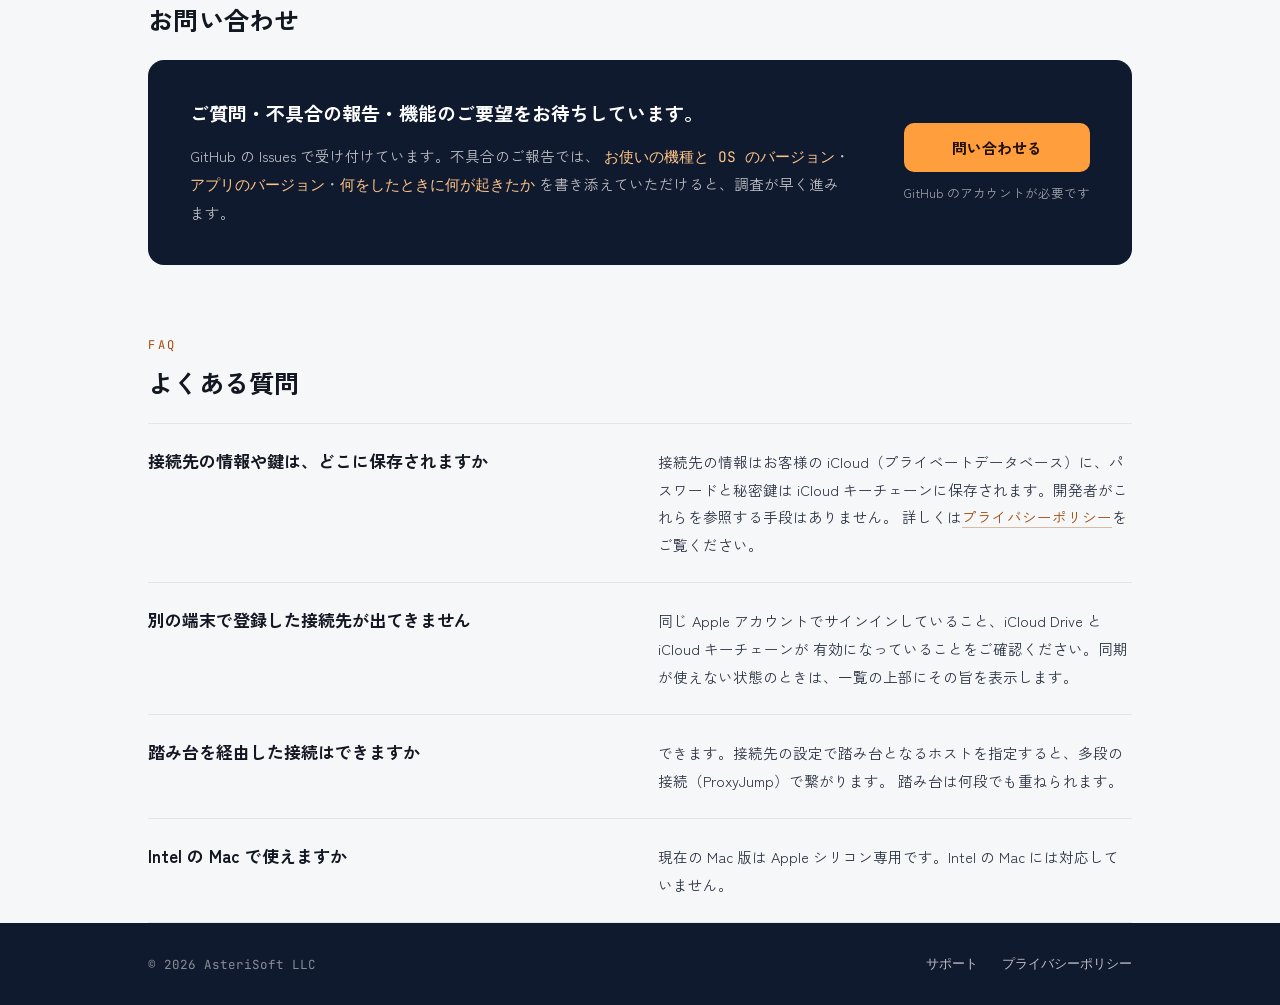
==== commit 3d33d5ca: "呼称を README に合わせて「SSH クライアント」へ統一" ====
--- a/index.html
+++ b/index.html
@@ -30,7 +30,7 @@
       <div class="eyebrow">SUPPORT</div>
       <h1>サーバの操作とファイルの受け渡しを、<br>ひとつのアプリにまとめました。</h1>
       <p>
-        SimpleSSH は、iPhone・iPad・Mac・Apple Vision Pro で動くリモート接続クライアントです。
+        SimpleSSH は、iPhone・iPad・Mac・Apple Vision Pro で動く SSH クライアントです。
         SSH での端末操作と、SFTP でのファイル転送を、同じウィンドウのタブの中で並べて使えます。
       </p>
     </div>
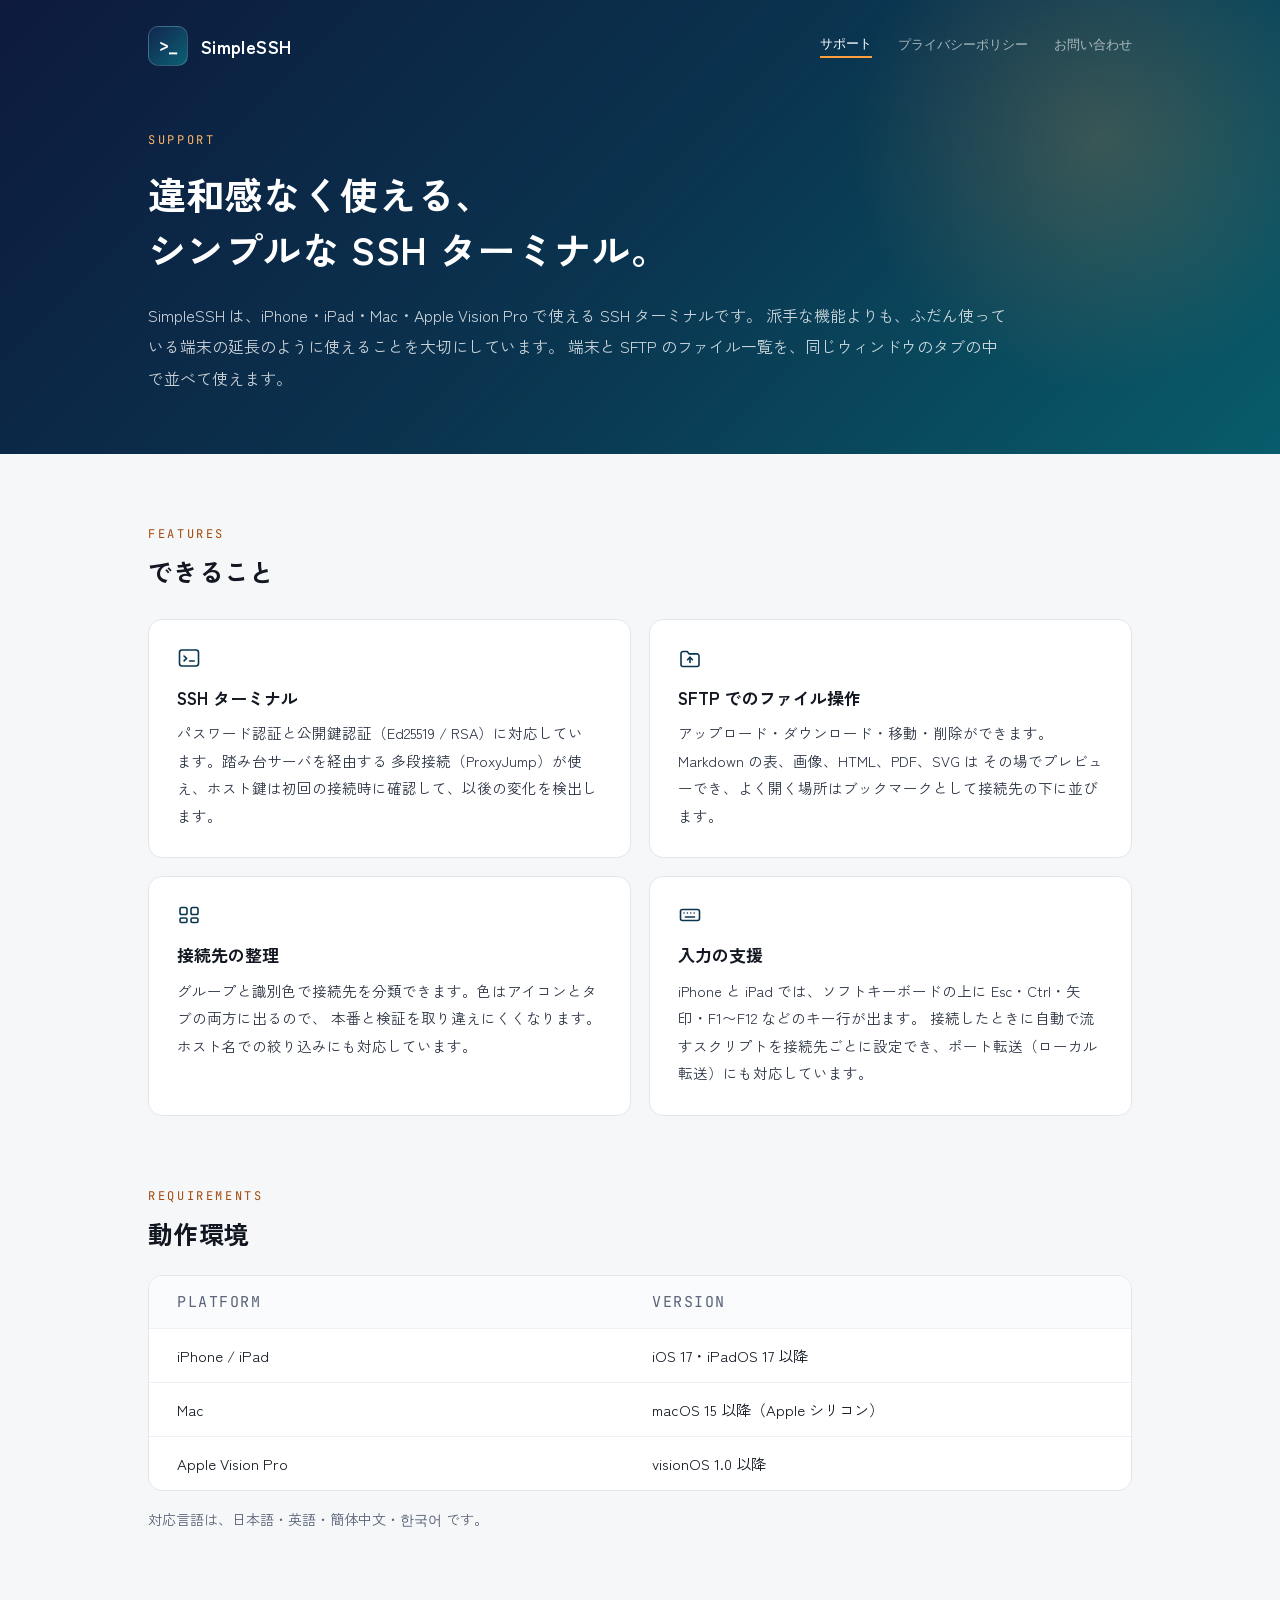
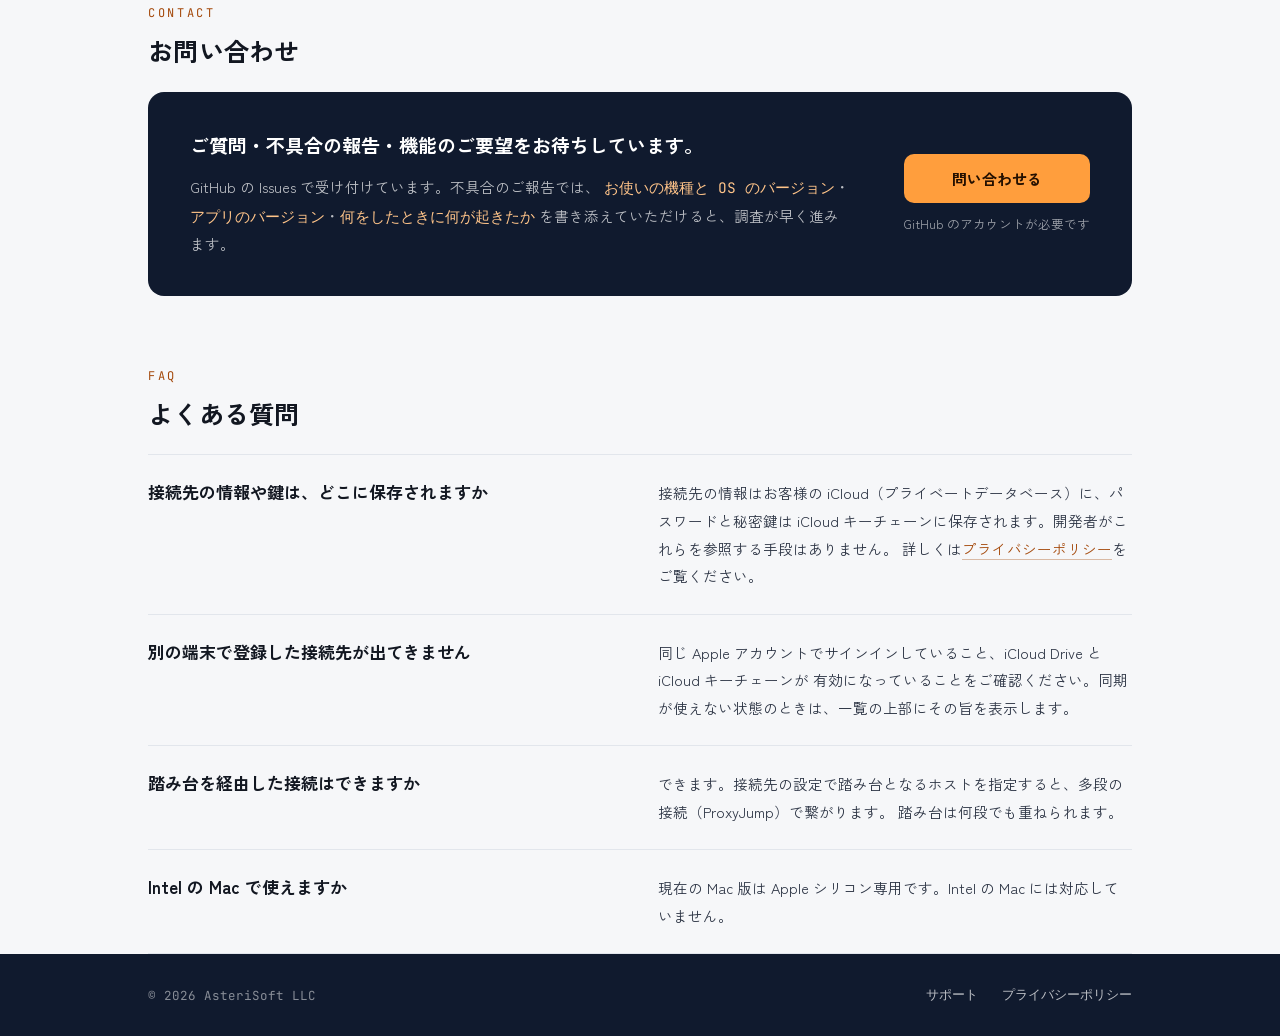
==== commit 653c94c2: "見出しを「違和感なく使えるシンプルな SSH ターミナル」にし、説明の調子を控えめに Co-Authored-By: Claude Fable 5.1 <noreply@anthropic.com> " ====
--- a/index.html
+++ b/index.html
@@ -4,7 +4,7 @@
 <meta charset="utf-8">
 <meta name="viewport" content="width=device-width, initial-scale=1">
 <title>SimpleSSH — サポート</title>
-<meta name="description" content="iPhone・iPad・Mac・Apple Vision Pro で動く SSH ターミナルと SFTP ファイラー、SimpleSSH のサポートページです。">
+<meta name="description" content="違和感なく使えるシンプルな SSH ターミナル SimpleSSH（iPhone・iPad・Mac・Apple Vision Pro）のサポートページです。">
 <link rel="preconnect" href="https://fonts.googleapis.com">
 <link rel="preconnect" href="https://fonts.gstatic.com" crossorigin>
 <link rel="stylesheet" href="https://fonts.googleapis.com/css2?family=Zen+Kaku+Gothic+New:wght@400;500;700&family=JetBrains+Mono:wght@400;700&display=swap">
@@ -28,10 +28,11 @@
 
     <div class="hero">
       <div class="eyebrow">SUPPORT</div>
-      <h1>サーバの操作とファイルの受け渡しを、<br>ひとつのアプリにまとめました。</h1>
+      <h1>違和感なく使える、<br>シンプルな SSH ターミナル。</h1>
       <p>
-        SimpleSSH は、iPhone・iPad・Mac・Apple Vision Pro で動く SSH クライアントです。
-        SSH での端末操作と、SFTP でのファイル転送を、同じウィンドウのタブの中で並べて使えます。
+        SimpleSSH は、iPhone・iPad・Mac・Apple Vision Pro で使える SSH ターミナルです。
+        派手な機能よりも、ふだん使っている端末の延長のように使えることを大切にしています。
+        端末と SFTP のファイル一覧を、同じウィンドウのタブの中で並べて使えます。
       </p>
     </div>
   </div>
@@ -41,7 +42,7 @@
 
   <section>
     <div class="eyebrow-dark">FEATURES</div>
-    <h2>主な機能</h2>
+    <h2>できること</h2>
 
     <div class="cards">
 
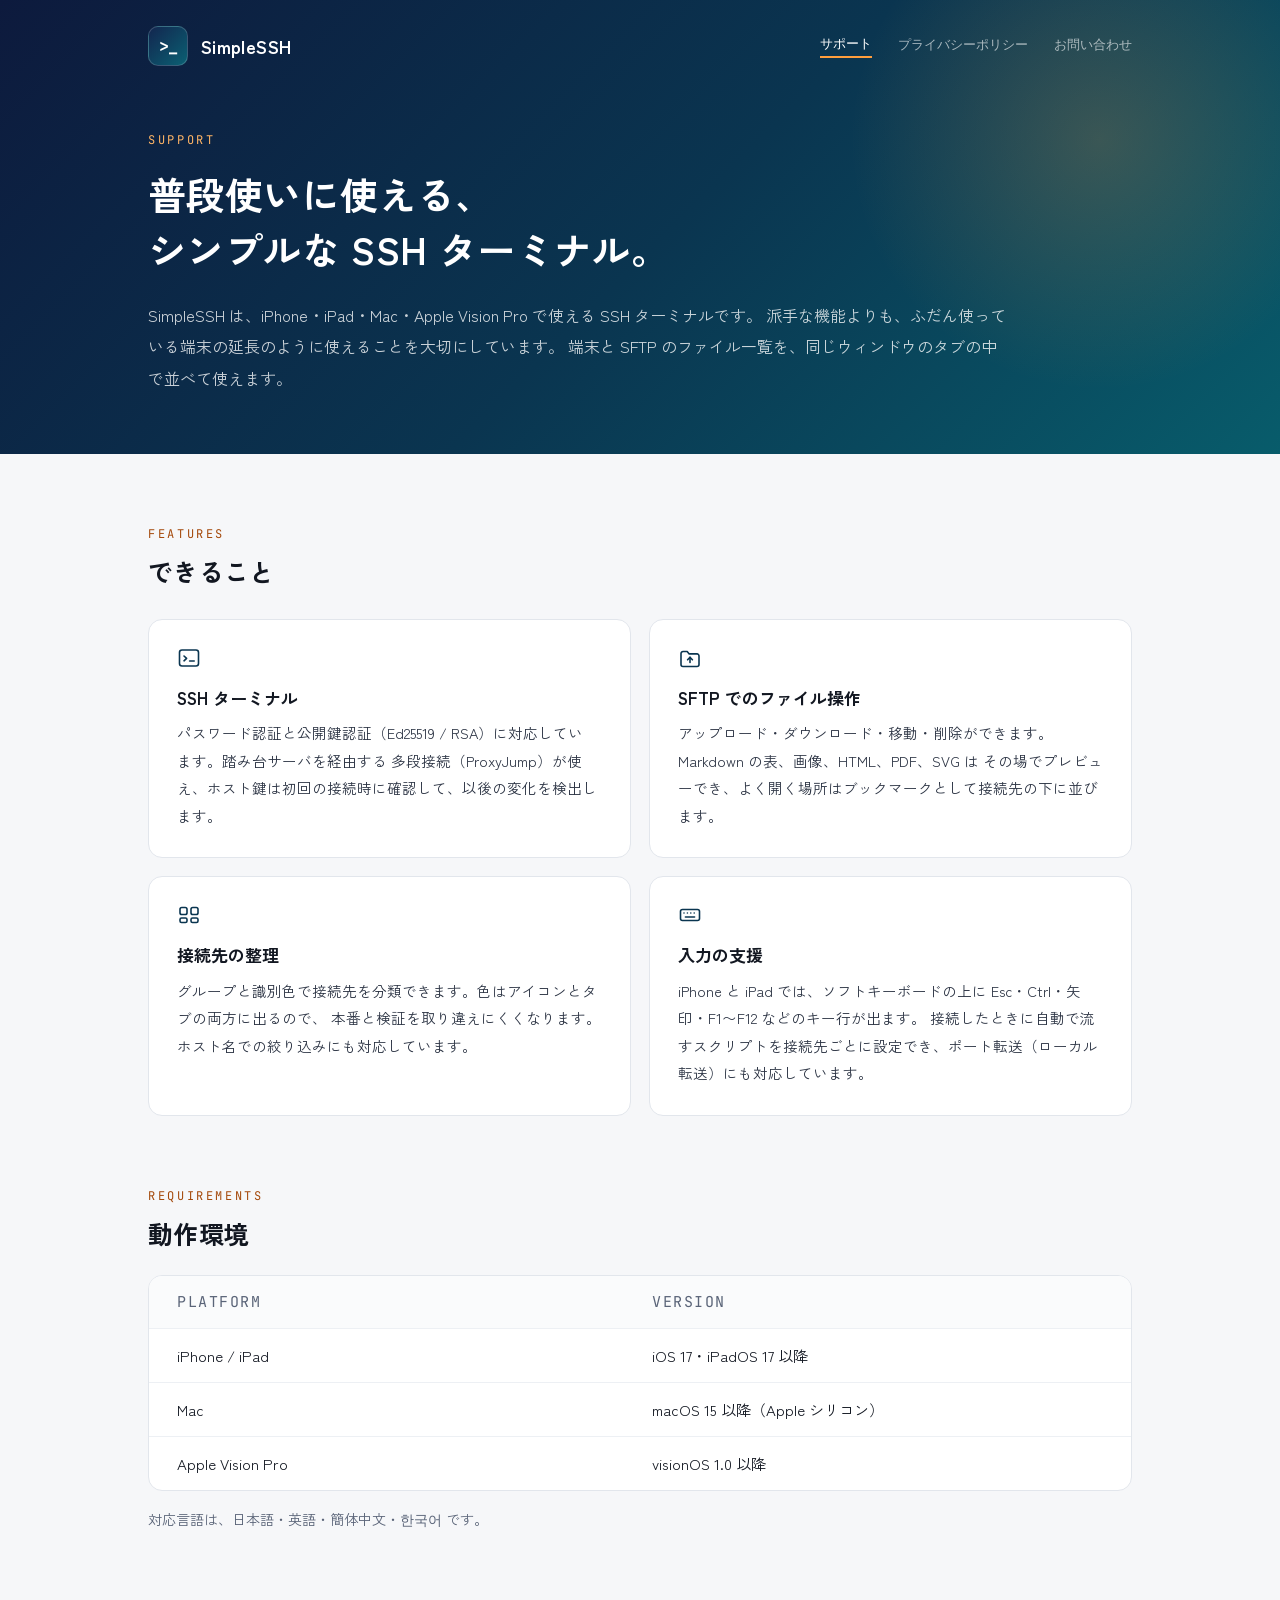
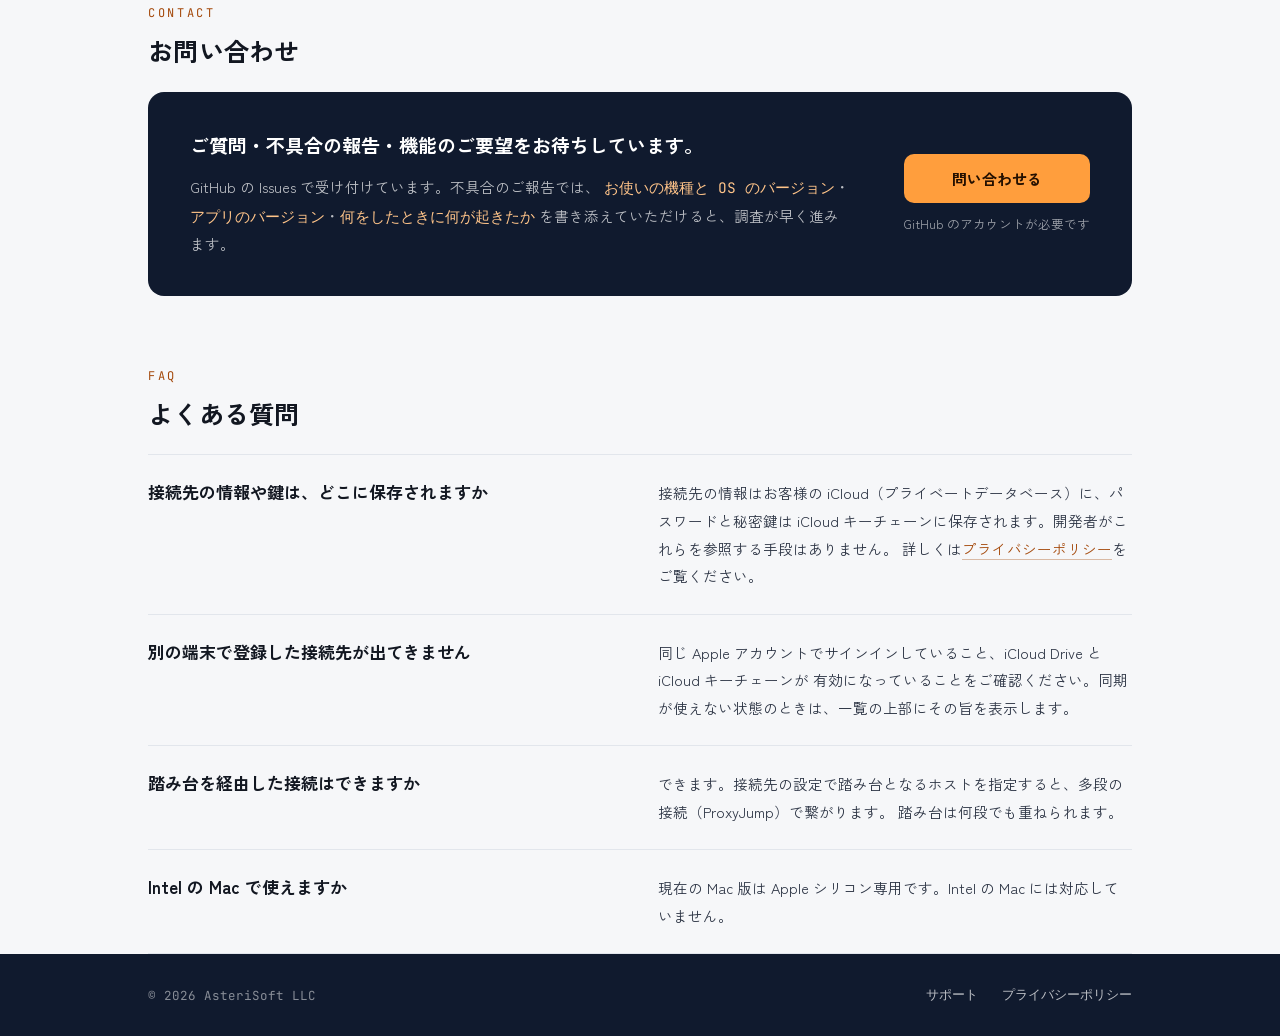
==== commit e723faed: "「違和感なく使える」を「普段使いに使える」に修正 Co-Authored-By: Claude Fable 5.1 <noreply@anthropic.com> Claude-Session: ht" ====
--- a/index.html
+++ b/index.html
@@ -4,7 +4,7 @@
 <meta charset="utf-8">
 <meta name="viewport" content="width=device-width, initial-scale=1">
 <title>SimpleSSH — サポート</title>
-<meta name="description" content="違和感なく使えるシンプルな SSH ターミナル SimpleSSH（iPhone・iPad・Mac・Apple Vision Pro）のサポートページです。">
+<meta name="description" content="普段使いに使えるシンプルな SSH ターミナル SimpleSSH（iPhone・iPad・Mac・Apple Vision Pro）のサポートページです。">
 <link rel="preconnect" href="https://fonts.googleapis.com">
 <link rel="preconnect" href="https://fonts.gstatic.com" crossorigin>
 <link rel="stylesheet" href="https://fonts.googleapis.com/css2?family=Zen+Kaku+Gothic+New:wght@400;500;700&family=JetBrains+Mono:wght@400;700&display=swap">
@@ -28,7 +28,7 @@
 
     <div class="hero">
       <div class="eyebrow">SUPPORT</div>
-      <h1>違和感なく使える、<br>シンプルな SSH ターミナル。</h1>
+      <h1>普段使いに使える、<br>シンプルな SSH ターミナル。</h1>
       <p>
         SimpleSSH は、iPhone・iPad・Mac・Apple Vision Pro で使える SSH ターミナルです。
         派手な機能よりも、ふだん使っている端末の延長のように使えることを大切にしています。
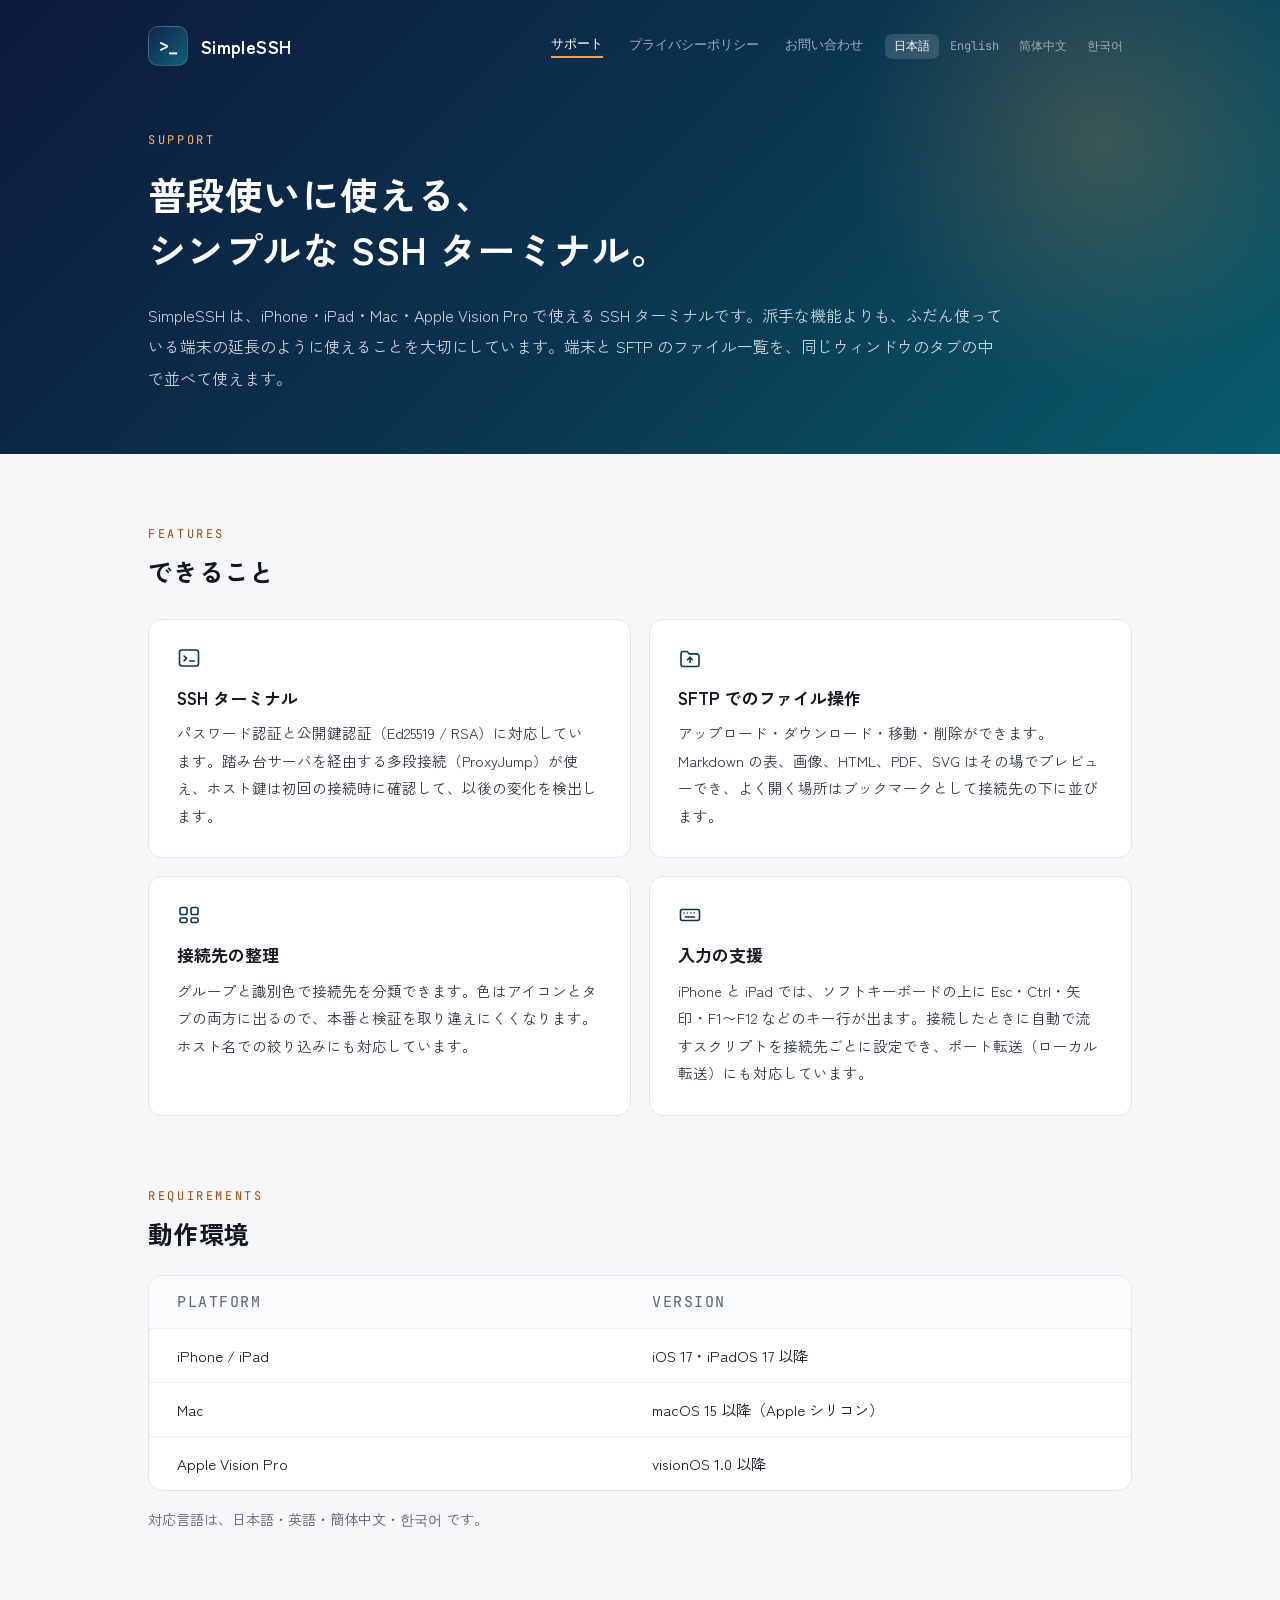
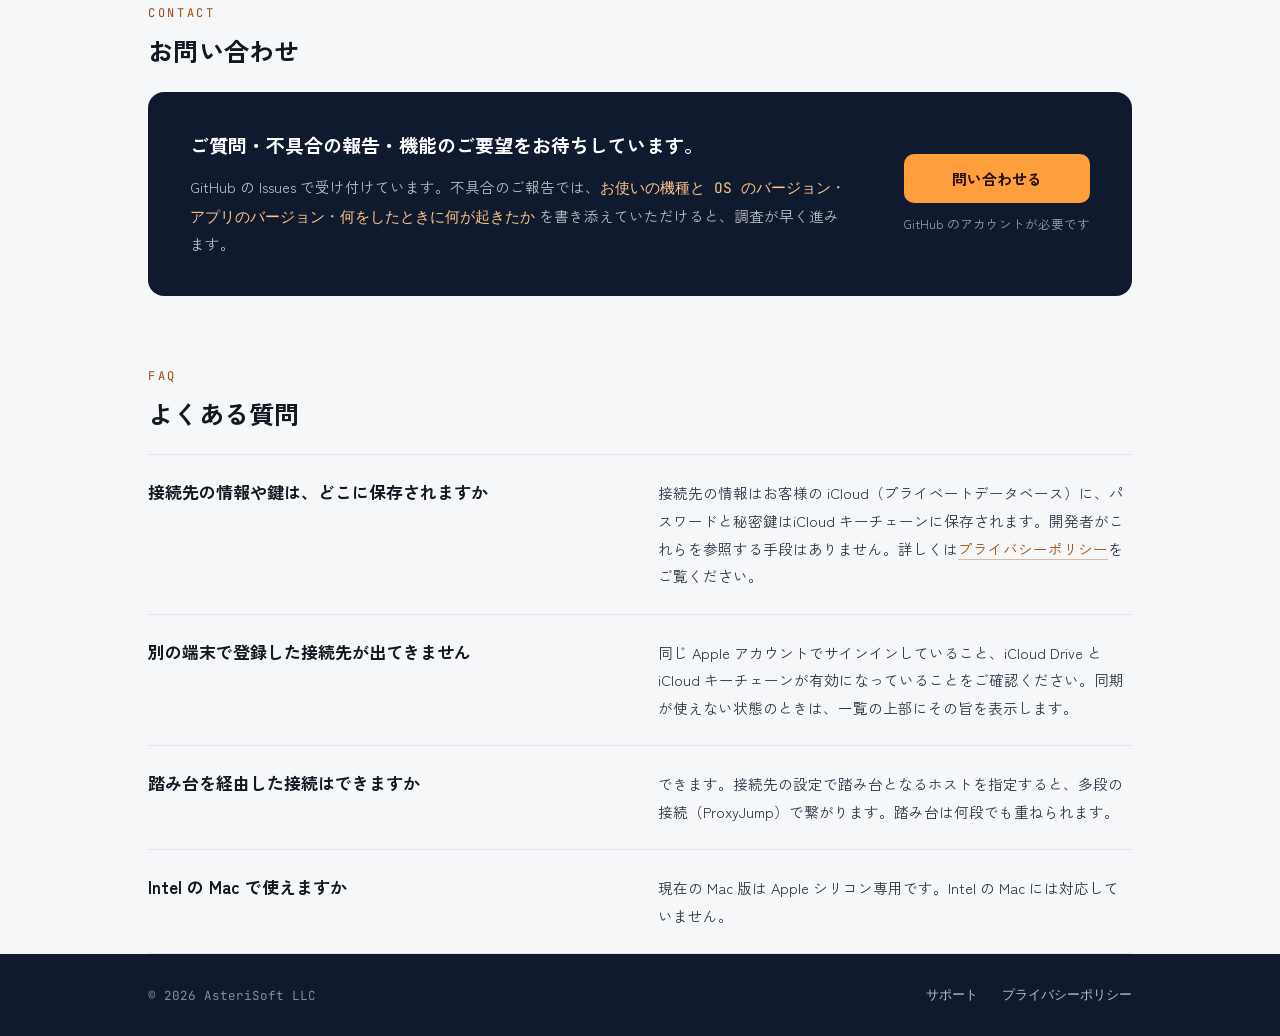
==== commit 5334bf46: "日本語の文面を build.py の正とし、他 3 言語にも同じ調子を反映 利用者が 2026-09-17 に書き直した日本語（「普段使いに使える、シンプルな SSH ターミナル。」「できること」ほか" ====
--- a/index.html
+++ b/index.html
@@ -5,6 +5,11 @@
 <meta name="viewport" content="width=device-width, initial-scale=1">
 <title>SimpleSSH — サポート</title>
 <meta name="description" content="普段使いに使えるシンプルな SSH ターミナル SimpleSSH（iPhone・iPad・Mac・Apple Vision Pro）のサポートページです。">
+<link rel="alternate" hreflang="ja" href="https://asterisoft.github.io/simplessh/index.html">
+<link rel="alternate" hreflang="en" href="https://asterisoft.github.io/simplessh/en/index.html">
+<link rel="alternate" hreflang="zh-Hans" href="https://asterisoft.github.io/simplessh/zh-Hans/index.html">
+<link rel="alternate" hreflang="ko" href="https://asterisoft.github.io/simplessh/ko/index.html">
+<link rel="alternate" hreflang="x-default" href="https://asterisoft.github.io/simplessh/index.html">
 <link rel="preconnect" href="https://fonts.googleapis.com">
 <link rel="preconnect" href="https://fonts.gstatic.com" crossorigin>
 <link rel="stylesheet" href="https://fonts.googleapis.com/css2?family=Zen+Kaku+Gothic+New:wght@400;500;700&family=JetBrains+Mono:wght@400;700&display=swap">
@@ -19,21 +24,25 @@
         <div class="brand-mark" aria-hidden="true">&gt;_</div>
         <span class="brand-name">SimpleSSH</span>
       </div>
-      <nav class="nav">
-        <a href="./" aria-current="page">サポート</a>
-        <a href="./privacy.html">プライバシーポリシー</a>
-        <a href="https://github.com/Asterisoft/simplessh/issues">お問い合わせ</a>
-      </nav>
+      <div class="right">
+        <nav class="nav">
+          <a href="./" aria-current="page">サポート</a>
+          <a href="./privacy.html">プライバシーポリシー</a>
+          <a href="https://github.com/Asterisoft/simplessh/issues">お問い合わせ</a>
+        </nav>
+        <nav class="langbar" aria-label="Language">
+        <a href="index.html" lang="ja" hreflang="ja" aria-current="true">日本語</a>
+        <a href="en/index.html" lang="en" hreflang="en">English</a>
+        <a href="zh-Hans/index.html" lang="zh-Hans" hreflang="zh-Hans">简体中文</a>
+        <a href="ko/index.html" lang="ko" hreflang="ko">한국어</a>
+        </nav>
+      </div>
     </div>
 
     <div class="hero">
       <div class="eyebrow">SUPPORT</div>
       <h1>普段使いに使える、<br>シンプルな SSH ターミナル。</h1>
-      <p>
-        SimpleSSH は、iPhone・iPad・Mac・Apple Vision Pro で使える SSH ターミナルです。
-        派手な機能よりも、ふだん使っている端末の延長のように使えることを大切にしています。
-        端末と SFTP のファイル一覧を、同じウィンドウのタブの中で並べて使えます。
-      </p>
+      <p>SimpleSSH は、iPhone・iPad・Mac・Apple Vision Pro で使える SSH ターミナルです。派手な機能よりも、ふだん使っている端末の延長のように使えることを大切にしています。端末と SFTP のファイル一覧を、同じウィンドウのタブの中で並べて使えます。</p>
     </div>
   </div>
 </header>
@@ -43,45 +52,27 @@
   <section>
     <div class="eyebrow-dark">FEATURES</div>
     <h2>できること</h2>
-
     <div class="cards">
-
       <div class="card">
         <svg width="24" height="24" viewBox="0 0 24 24" fill="none" stroke="#0A3550" stroke-width="1.6" stroke-linecap="round" stroke-linejoin="round" aria-hidden="true"><rect x="2.5" y="4" width="19" height="16" rx="2.5"/><path d="M7 10l2.6 2.4L7 14.8"/><path d="M12.6 15h4.6"/></svg>
         <h3>SSH ターミナル</h3>
-        <p>
-          パスワード認証と公開鍵認証（Ed25519 / RSA）に対応しています。踏み台サーバを経由する
-          多段接続（ProxyJump）が使え、ホスト鍵は初回の接続時に確認して、以後の変化を検出します。
-        </p>
+        <p>パスワード認証と公開鍵認証（Ed25519 / RSA）に対応しています。踏み台サーバを経由する多段接続（ProxyJump）が使え、ホスト鍵は初回の接続時に確認して、以後の変化を検出します。</p>
       </div>
-
       <div class="card">
         <svg width="24" height="24" viewBox="0 0 24 24" fill="none" stroke="#0A3550" stroke-width="1.6" stroke-linecap="round" stroke-linejoin="round" aria-hidden="true"><path d="M3 7.5a2 2 0 012-2h4.2l2 2.4H19a2 2 0 012 2v8.6a2 2 0 01-2 2H5a2 2 0 01-2-2z"/><path d="M12 11.4v5"/><path d="M9.6 13.8L12 11.4l2.4 2.4"/></svg>
         <h3>SFTP でのファイル操作</h3>
-        <p>
-          アップロード・ダウンロード・移動・削除ができます。Markdown の表、画像、HTML、PDF、SVG は
-          その場でプレビューでき、よく開く場所はブックマークとして接続先の下に並びます。
-        </p>
+        <p>アップロード・ダウンロード・移動・削除ができます。Markdown の表、画像、HTML、PDF、SVG はその場でプレビューでき、よく開く場所はブックマークとして接続先の下に並びます。</p>
       </div>
-
       <div class="card">
         <svg width="24" height="24" viewBox="0 0 24 24" fill="none" stroke="#0A3550" stroke-width="1.6" stroke-linecap="round" stroke-linejoin="round" aria-hidden="true"><rect x="3" y="4.5" width="7" height="7" rx="1.8"/><rect x="14" y="4.5" width="7" height="7" rx="1.8"/><rect x="3" y="15" width="7" height="4.5" rx="1.5"/><rect x="14" y="15" width="7" height="4.5" rx="1.5"/></svg>
         <h3>接続先の整理</h3>
-        <p>
-          グループと識別色で接続先を分類できます。色はアイコンとタブの両方に出るので、
-          本番と検証を取り違えにくくなります。ホスト名での絞り込みにも対応しています。
-        </p>
+        <p>グループと識別色で接続先を分類できます。色はアイコンとタブの両方に出るので、本番と検証を取り違えにくくなります。ホスト名での絞り込みにも対応しています。</p>
       </div>
-
       <div class="card">
         <svg width="24" height="24" viewBox="0 0 24 24" fill="none" stroke="#0A3550" stroke-width="1.6" stroke-linecap="round" stroke-linejoin="round" aria-hidden="true"><rect x="2.5" y="6.5" width="19" height="11" rx="2"/><path d="M6 10h.01M9.4 10h.01M12.8 10h.01M16.2 10h.01"/><path d="M7.4 14h9.2"/></svg>
         <h3>入力の支援</h3>
-        <p>
-          iPhone と iPad では、ソフトキーボードの上に Esc・Ctrl・矢印・F1〜F12 などのキー行が出ます。
-          接続したときに自動で流すスクリプトを接続先ごとに設定でき、ポート転送（ローカル転送）にも対応しています。
-        </p>
+        <p>iPhone と iPad では、ソフトキーボードの上に Esc・Ctrl・矢印・F1〜F12 などのキー行が出ます。接続したときに自動で流すスクリプトを接続先ごとに設定でき、ポート転送（ローカル転送）にも対応しています。</p>
       </div>
-
     </div>
   </section>
 
@@ -103,11 +94,7 @@
     <div class="contact">
       <div class="body">
         <div class="lead">ご質問・不具合の報告・機能のご要望をお待ちしています。</div>
-        <p>
-          GitHub の Issues で受け付けています。不具合のご報告では、
-          <span class="field">お使いの機種と OS のバージョン</span>・<span class="field">アプリのバージョン</span>・<span class="field">何をしたときに何が起きたか</span>
-          を書き添えていただけると、調査が早く進みます。
-        </p>
+        <p>GitHub の Issues で受け付けています。不具合のご報告では、<span class="field">お使いの機種と OS のバージョン</span>・<span class="field">アプリのバージョン</span>・<span class="field">何をしたときに何が起きたか</span> を書き添えていただけると、調査が早く進みます。</p>
       </div>
       <div class="cta-col">
         <a class="cta" href="https://github.com/Asterisoft/simplessh/issues/new">問い合わせる</a>
@@ -119,29 +106,18 @@
   <section>
     <div class="eyebrow-dark">FAQ</div>
     <h2>よくある質問</h2>
-
     <div class="faq">
       <div class="qa">
         <h3>接続先の情報や鍵は、どこに保存されますか</h3>
-        <p>
-          接続先の情報はお客様の iCloud（プライベートデータベース）に、パスワードと秘密鍵は
-          iCloud キーチェーンに保存されます。開発者がこれらを参照する手段はありません。
-          詳しくは<a href="./privacy.html">プライバシーポリシー</a>をご覧ください。
-        </p>
+        <p>接続先の情報はお客様の iCloud（プライベートデータベース）に、パスワードと秘密鍵はiCloud キーチェーンに保存されます。開発者がこれらを参照する手段はありません。詳しくは<a href="./privacy.html">プライバシーポリシー</a>をご覧ください。</p>
       </div>
       <div class="qa">
         <h3>別の端末で登録した接続先が出てきません</h3>
-        <p>
-          同じ Apple アカウントでサインインしていること、iCloud Drive と iCloud キーチェーンが
-          有効になっていることをご確認ください。同期が使えない状態のときは、一覧の上部にその旨を表示します。
-        </p>
+        <p>同じ Apple アカウントでサインインしていること、iCloud Drive と iCloud キーチェーンが有効になっていることをご確認ください。同期が使えない状態のときは、一覧の上部にその旨を表示します。</p>
       </div>
       <div class="qa">
         <h3>踏み台を経由した接続はできますか</h3>
-        <p>
-          できます。接続先の設定で踏み台となるホストを指定すると、多段の接続（ProxyJump）で繋がります。
-          踏み台は何段でも重ねられます。
-        </p>
+        <p>できます。接続先の設定で踏み台となるホストを指定すると、多段の接続（ProxyJump）で繋がります。踏み台は何段でも重ねられます。</p>
       </div>
       <div class="qa">
         <h3>Intel の Mac で使えますか</h3>
--- a/style.css
+++ b/style.css
@@ -184,3 +184,17 @@
   .clauses { gap: 38px; margin-top: 40px; }
   main { padding-bottom: 56px; }
 }
+
+/* ── 言語切替 ───────────────────────────────── */
+
+.langbar { display: flex; align-items: center; gap: 2px; flex-wrap: wrap; }
+.langbar a { font-family: var(--mono); font-size: 12px; color: rgba(255, 255, 255, .55);
+             border-bottom: none; padding: 4px 9px; border-radius: 7px; white-space: nowrap; }
+.langbar a:hover { color: #FFFFFF; background: rgba(255, 255, 255, .10); }
+.langbar a[aria-current="true"] { color: #FFFFFF; background: rgba(255, 255, 255, .14); }
+.topbar .right { display: flex; align-items: center; gap: 22px; flex-wrap: wrap; }
+
+@media (max-width: 860px) {
+  .topbar .right { gap: 12px; width: 100%; }
+  .langbar a { padding: 3px 7px; font-size: 11.5px; }
+}
